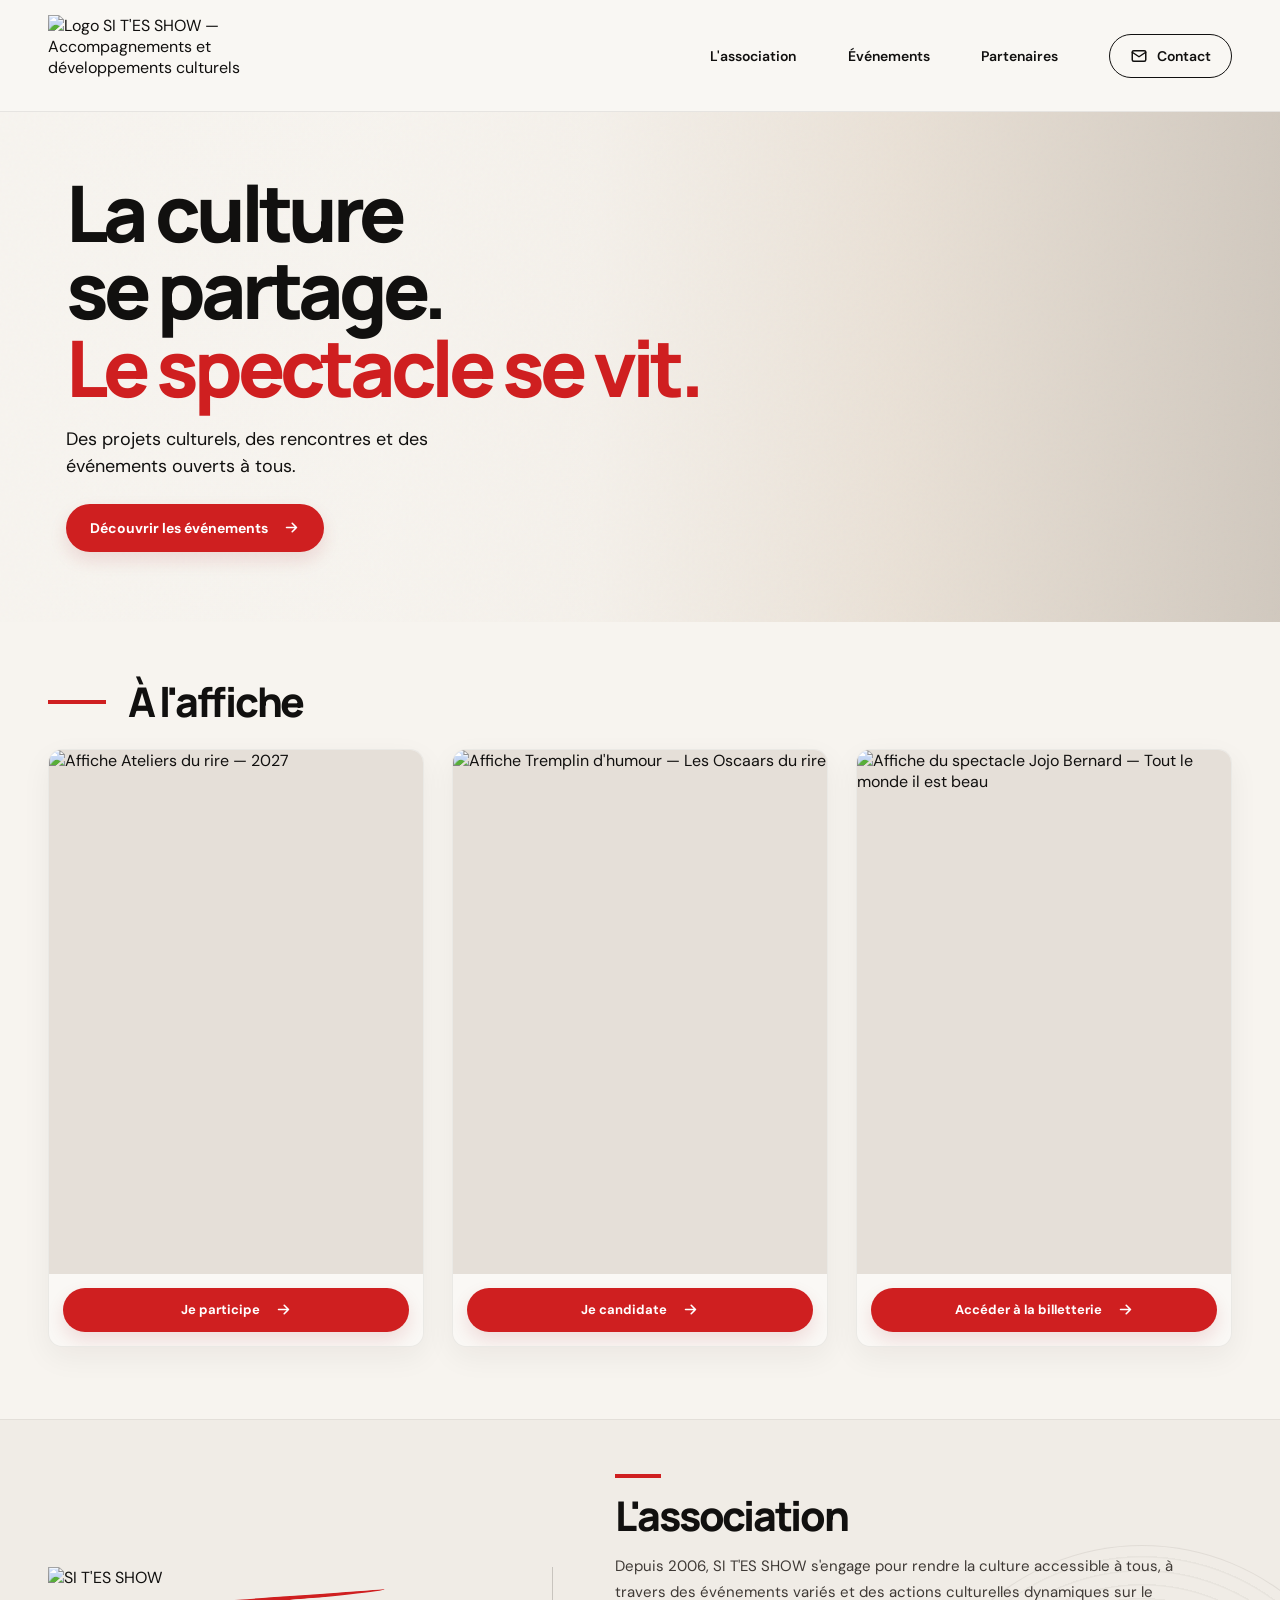
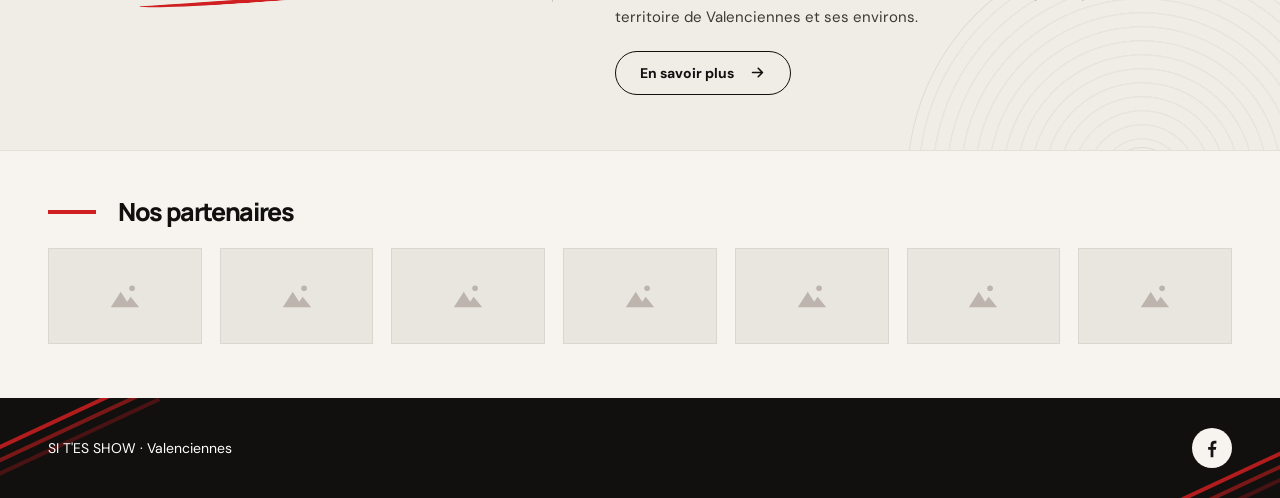
==== index.html @ 07fe9f4b "Add files via upload" ====
<!doctype html>
<html lang="fr">
<head>
  <meta charset="UTF-8" />
  <meta name="viewport" content="width=device-width, initial-scale=1.0" />
  <meta name="theme-color" content="#f7f4ef" />
  <meta name="description" content="SI T'ES SHOW — Accompagnements et développements culturels à Valenciennes." />
  <title>SI T'ES SHOW — Accompagnements & développements culturels</title>
  <link rel="preconnect" href="https://fonts.googleapis.com">
  <link rel="preconnect" href="https://fonts.gstatic.com" crossorigin>
  <link href="https://fonts.googleapis.com/css2?family=DM+Sans:wght@400;500;600;700;800&family=Manrope:wght@400;500;600;700;800&display=swap" rel="stylesheet">
  <link rel="stylesheet" href="styles.css" />
</head>
<body>
  <header class="site-header">
    <a class="brand" href="#top" aria-label="SI T'ES SHOW, accueil">
      <img src="assets/logo-sitesshow.png" alt="Logo SI T'ES SHOW — Accompagnements et développements culturels" />
    </a>

    <button class="menu-toggle" aria-label="Ouvrir le menu" aria-expanded="false" aria-controls="main-nav">
      <span></span><span></span>
    </button>

    <nav class="main-nav" id="main-nav">
      <a href="#association">L'association</a>
      <a href="#evenements">Événements</a>
      <a href="#partenaires">Partenaires</a>
      <a class="nav-contact" href="https://www.facebook.com/share/1EKz69pP5z/?mibextid=wwXIfr" target="_blank" rel="noopener noreferrer"><svg class="icon" viewBox="0 0 24 24" aria-hidden="true"><rect x="3" y="5" width="18" height="14" rx="2"/><path d="m3 7 9 6 9-6"/></svg> Contact</a>
    </nav>
  </header>

  <main id="top">
    <section class="hero" aria-labelledby="hero-title">
      <div class="hero-photo" role="img" aria-label="Microphone sur une scène éclairée"></div>
      <div class="hero-content">
        <h1 id="hero-title">La culture<br>se partage.<br><span>Le spectacle se vit.</span></h1>
        <p class="hero-copy">Des projets culturels, des rencontres et des événements ouverts à tous.</p>
        <a class="button button-primary" href="#evenements">Découvrir les événements <svg class="icon" viewBox="0 0 24 24" aria-hidden="true"><path d="M5 12h14M13 6l6 6-6 6"/></svg></a>
      </div>
      <div class="hero-grain" aria-hidden="true"></div>
    </section>

    <section class="events section-wrap" id="evenements">
      <div class="section-heading">
        <span class="red-rule"></span>
        <div>
          <h2>À l'affiche</h2>
        </div>
      </div>

      <div class="event-grid">
        <article class="event-card">
          <a class="poster-link" href="https://www.facebook.com/share/1EKz69pP5z/?mibextid=wwXIfr" target="_blank" rel="noopener noreferrer" aria-label="En savoir plus sur les Ateliers du rire">
            <img src="assets/atelier-du-rire.jpg" alt="Affiche Ateliers du rire — 2027" />
          </a>
          <div class="event-card-footer">
            <h3 class="sr-only">Ateliers du rire</h3>
            <a class="button button-primary button-full" href="https://www.facebook.com/share/1EKz69pP5z/?mibextid=wwXIfr" target="_blank" rel="noopener noreferrer">Je participe <svg class="icon" viewBox="0 0 24 24" aria-hidden="true"><path d="M5 12h14M13 6l6 6-6 6"/></svg></a>
          </div>
        </article>

        <article class="event-card">
          <a class="poster-link" href="https://www.facebook.com/share/1EKz69pP5z/?mibextid=wwXIfr" target="_blank" rel="noopener noreferrer" aria-label="En savoir plus sur le Tremplin d'humour">
            <img src="assets/tremplin-humour.jpg" alt="Affiche Tremplin d'humour — Les Oscaars du rire" />
          </a>
          <div class="event-card-footer">
            <h3 class="sr-only">Tremplin d'humour</h3>
            <a class="button button-primary button-full" href="https://www.facebook.com/share/1EKz69pP5z/?mibextid=wwXIfr" target="_blank" rel="noopener noreferrer">Je candidate <svg class="icon" viewBox="0 0 24 24" aria-hidden="true"><path d="M5 12h14M13 6l6 6-6 6"/></svg></a>
          </div>
        </article>

        <article class="event-card">
          <a class="poster-link" href="https://www.facebook.com/share/1EKz69pP5z/?mibextid=wwXIfr" target="_blank" rel="noopener noreferrer" aria-label="En savoir plus sur le spectacle de Jojo Bernard">
            <img src="assets/jojo-bernard.jpg" alt="Affiche du spectacle Jojo Bernard — Tout le monde il est beau" />
          </a>
          <div class="event-card-footer">
            <h3 class="sr-only">Jojo Bernard</h3>
            <a class="button button-primary button-full" href="https://www.facebook.com/share/1EKz69pP5z/?mibextid=wwXIfr" target="_blank" rel="noopener noreferrer">Accéder à la billetterie <svg class="icon" viewBox="0 0 24 24" aria-hidden="true"><path d="M5 12h14M13 6l6 6-6 6"/></svg></a>
          </div>
        </article>
      </div>
    </section>

    <section class="about" id="association">
      <div class="about-inner section-wrap">
        <div class="about-brand">
          <img src="assets/logo-sitesshow.png" alt="SI T'ES SHOW" />
          <span class="paint-stroke" aria-hidden="true"></span>
        </div>
        <div class="about-copy">
          <span class="red-rule"></span>
          <h2>L'association</h2>
          <p>Depuis 2006, SI T'ES SHOW s'engage pour rendre la culture accessible à tous, à travers des événements variés et des actions culturelles dynamiques sur le territoire de Valenciennes et ses environs.</p>
          <a class="button button-outline" href="https://www.facebook.com/share/1EKz69pP5z/?mibextid=wwXIfr" target="_blank" rel="noopener noreferrer">En savoir plus <svg class="icon" viewBox="0 0 24 24" aria-hidden="true"><path d="M5 12h14M13 6l6 6-6 6"/></svg></a>
        </div>
        <div class="vinyl-mark" aria-hidden="true"></div>
      </div>
    </section>

    <section class="partners section-wrap" id="partenaires">
      <div class="section-heading section-heading-small">
        <span class="red-rule"></span>
        <div><h2>Nos partenaires</h2></div>
      </div>
      <div class="partner-grid" aria-label="Emplacements réservés aux logos des partenaires">
        <div class="partner-placeholder"><svg viewBox="0 0 24 24" aria-hidden="true"><path d="M2 20 9 9l4.5 7 2.5-3.5L22 20z"/><circle cx="17" cy="6.5" r="2"/></svg></div>
        <div class="partner-placeholder"><svg viewBox="0 0 24 24" aria-hidden="true"><path d="M2 20 9 9l4.5 7 2.5-3.5L22 20z"/><circle cx="17" cy="6.5" r="2"/></svg></div>
        <div class="partner-placeholder"><svg viewBox="0 0 24 24" aria-hidden="true"><path d="M2 20 9 9l4.5 7 2.5-3.5L22 20z"/><circle cx="17" cy="6.5" r="2"/></svg></div>
        <div class="partner-placeholder"><svg viewBox="0 0 24 24" aria-hidden="true"><path d="M2 20 9 9l4.5 7 2.5-3.5L22 20z"/><circle cx="17" cy="6.5" r="2"/></svg></div>
        <div class="partner-placeholder"><svg viewBox="0 0 24 24" aria-hidden="true"><path d="M2 20 9 9l4.5 7 2.5-3.5L22 20z"/><circle cx="17" cy="6.5" r="2"/></svg></div>
        <div class="partner-placeholder"><svg viewBox="0 0 24 24" aria-hidden="true"><path d="M2 20 9 9l4.5 7 2.5-3.5L22 20z"/><circle cx="17" cy="6.5" r="2"/></svg></div>
        <div class="partner-placeholder"><svg viewBox="0 0 24 24" aria-hidden="true"><path d="M2 20 9 9l4.5 7 2.5-3.5L22 20z"/><circle cx="17" cy="6.5" r="2"/></svg></div>
      </div>
    </section>
  </main>

  <footer class="site-footer">
    <div class="footer-inner section-wrap">
      <p>SI T'ES SHOW · Valenciennes</p>
      <a class="facebook-link" href="https://www.facebook.com/share/1EKz69pP5z/?mibextid=wwXIfr" target="_blank" rel="noopener noreferrer" aria-label="Facebook SI T'ES SHOW"><svg viewBox="0 0 24 24" aria-hidden="true"><path d="M13.5 22v-8h2.7l.5-3.2h-3.2V8.7c0-.9.4-1.7 1.8-1.7h1.5V4.2S15.9 4 14.7 4c-2.6 0-4.2 1.5-4.2 4.3v2.5H7.8V14h2.7v8z"/></svg></a>
    </div>
  </footer>

  <script src="script.js"></script>
</body>
</html>
---- styles.css ----
:root {
  --paper: #f7f4ef;
  --paper-deep: #eee9e2;
  --ink: #11100f;
  --muted: #69635e;
  --red: #cf1f20;
  --red-dark: #a91418;
  --line: rgba(25, 20, 17, .12);
  --content: 1240px;
}

* { box-sizing: border-box; }
html { scroll-behavior: smooth; scroll-padding-top: 92px; }
body { margin: 0; color: var(--ink); background: var(--paper); font-family: 'DM Sans', sans-serif; -webkit-font-smoothing: antialiased; }
a { color: inherit; text-decoration: none; }
img { display: block; max-width: 100%; }
.section-wrap { width: min(var(--content), calc(100% - 96px)); margin-inline: auto; }

.site-header { height: 112px; padding: 12px max(48px, calc((100vw - var(--content))/2)); display: flex; align-items: center; justify-content: space-between; gap: 38px; background: rgba(249,247,243,.96); position: sticky; top: 0; z-index: 20; border-bottom: 1px solid rgba(20,16,14,.08); backdrop-filter: blur(12px); }
.brand { width: 235px; flex: 0 0 auto; }
.brand img { width: 100%; height: 82px; object-fit: contain; }
.main-nav { display: flex; align-items: center; gap: clamp(24px, 4vw, 62px); font-size: 14px; font-weight: 600; }
.main-nav > a:not(.nav-contact) { padding: 12px 0; position: relative; }
.main-nav > a:not(.nav-contact)::after { content: ''; position: absolute; left: 0; bottom: 2px; width: 0; height: 3px; background: var(--red); transition: width .25s ease; }
.main-nav > a:not(.nav-contact):hover::after { width: 100%; }
.nav-contact { border: 1px solid var(--ink); border-radius: 999px; padding: 12px 20px; display: flex; align-items: center; gap: 9px; transition: background .2s, color .2s; }
.nav-contact:hover { background: var(--ink); color: white; }
.menu-toggle { display: none; }

.hero { min-height: 510px; position: relative; overflow: hidden; isolation: isolate; background: #e8dfd4; display: flex; align-items: center; }
.hero-photo { position: absolute; inset: 0 0 0 36%; z-index: -2; background: url('assets/hero-stage.jpg') center 46% / cover no-repeat; }
.hero::before { content: ''; position: absolute; inset: 0; z-index: -1; background: linear-gradient(90deg, var(--paper) 0%, rgba(247,244,239,.98) 30%, rgba(247,244,239,.83) 46%, rgba(247,244,239,.08) 70%, rgba(0,0,0,.1) 100%); }
.hero-content { width: min(var(--content), calc(100% - 132px)); margin: 0 auto; padding: 58px 0 66px; position: relative; z-index: 1; }
h1, h2, h3, p { margin-top: 0; }
h1 { max-width: 660px; margin-bottom: 20px; font-family: Manrope, sans-serif; font-size: clamp(48px, 6.1vw, 82px); line-height: .99; letter-spacing: -.065em; font-weight: 800; }
h1 span { color: var(--red); }
.hero-copy { max-width: 440px; margin-bottom: 24px; font-size: 18px; line-height: 1.5; }
.button { min-height: 48px; padding: 0 24px; border-radius: 999px; display: inline-flex; justify-content: center; align-items: center; gap: 15px; font-size: 14px; font-weight: 700; transition: transform .2s ease, background .2s ease, box-shadow .2s ease; }
.button:hover { transform: translateY(-2px); }
.button span { font-size: 19px; line-height: 1; }
.button-primary { color: white; background: var(--red); box-shadow: 0 8px 18px rgba(164, 18, 22, .12); }
.button-primary:hover { background: var(--red-dark); box-shadow: 0 12px 24px rgba(164,18,22,.2); }
.hero-grain { pointer-events: none; position: absolute; inset: 0; opacity: .15; background-image: url("data:image/svg+xml,%3Csvg viewBox='0 0 180 180' xmlns='http://www.w3.org/2000/svg'%3E%3Cfilter id='n'%3E%3CfeTurbulence type='fractalNoise' baseFrequency='.9' numOctaves='3' stitchTiles='stitch'/%3E%3C/filter%3E%3Crect width='100%25' height='100%25' filter='url(%23n)' opacity='.18'/%3E%3C/svg%3E"); }

.events { padding-top: 58px; padding-bottom: 72px; }
.section-heading { display: flex; align-items: center; gap: 22px; margin-bottom: 26px; }
.red-rule { display: block; width: 58px; height: 4px; flex: 0 0 auto; background: var(--red); }
.section-heading h2, .about-copy h2 { margin: 0; font-family: Manrope, sans-serif; font-size: clamp(30px, 3.2vw, 42px); line-height: 1.05; letter-spacing: -.055em; font-weight: 800; }
.event-grid { display: grid; grid-template-columns: repeat(3, minmax(0, 1fr)); gap: 28px; align-items: start; }
.event-card:hover { transform: translateY(-5px); box-shadow: 0 18px 36px rgba(35,24,15,.11); }
.event-card:hover .poster-link img { transform: scale(1.025); }
.button-full { width: 100%; min-height: 44px; font-size: 13px; }

.about { position: relative; overflow: hidden; background: #f0ece6; border-top: 1px solid rgba(30,20,10,.06); border-bottom: 1px solid rgba(30,20,10,.06); }
.about-inner { min-height: 330px; display: grid; grid-template-columns: .9fr 1.1fr; align-items: center; gap: 62px; padding-block: 52px; position: relative; }
.about-brand { position: relative; z-index: 1; padding-right: 48px; border-right: 1px solid rgba(20,15,10,.18); }
.about-brand img { width: min(100%, 390px); }
.paint-stroke { display: block; width: 54%; height: 9px; margin: 5px 0 0 20%; border-bottom: 4px solid var(--red); border-radius: 50%; transform: rotate(-4deg); }
.about-copy { max-width: 560px; position: relative; z-index: 1; }
.about-copy .red-rule { margin-bottom: 16px; width: 46px; }
.about-copy h2 { margin-bottom: 17px; }
.button-outline { border: 1px solid var(--ink); color: var(--ink); background: transparent; min-height: 44px; }
.button-outline:hover { background: var(--ink); color: white; }
.vinyl-mark { position: absolute; right: -145px; bottom: -265px; width: 470px; height: 470px; border: 1px solid rgba(100,90,80,.11); border-radius: 50%; background: repeating-radial-gradient(circle, transparent 0 12px, rgba(100,90,80,.055) 13px 14px); }
.vinyl-mark::after { content: ''; position: absolute; inset: 43%; border: 1px solid rgba(100,90,80,.12); border-radius: 50%; }

.partners { padding-top: 48px; padding-bottom: 54px; }
.section-heading-small { margin-bottom: 23px; }
.section-heading-small h2 { font-size: 25px; }
.section-heading-small .red-rule { width: 48px; }


.event-card { min-width: 0; border-radius: 14px; overflow: hidden; background: rgba(255,255,255,.38); border: 1px solid rgba(40,30,20,.07); box-shadow: 0 10px 30px rgba(35,24,15,.055); transition: transform .28s ease, box-shadow .28s ease; }
.poster-link { display: block; overflow: hidden; background: #e5dfd8; aspect-ratio: 5 / 7; }
.poster-link img { width: 100%; height: 100%; object-fit: cover; transition: transform .5s cubic-bezier(.2,.7,.2,1); }
.event-card-footer { padding: 14px; }
.about-copy > p { max-width: 570px; margin-bottom: 20px; color: #3e3935; font-size: 15px; line-height: 1.7; }
.sr-only { position: absolute; width: 1px; height: 1px; overflow: hidden; clip: rect(0 0 0 0); white-space: nowrap; }
.icon { width: 18px; height: 18px; flex: 0 0 auto; fill: none; stroke: currentColor; stroke-width: 2; stroke-linecap: round; stroke-linejoin: round; }
.button .icon { width: 17px; height: 17px; stroke-width: 2.3; }
.partner-grid { display: grid; grid-template-columns: repeat(7, 1fr); gap: 18px; }
.partner-placeholder { aspect-ratio: 16 / 10; display: grid; place-items: center; border: 1px solid rgba(40,30,20,.07); background: rgba(226,220,213,.6); color: #bdb5ad; }
.partner-placeholder svg { width: 34px; height: 34px; fill: currentColor; }
.site-footer { position: relative; overflow: hidden; background: #11100f; color: white; }
.site-footer::before, .site-footer::after { content: ''; position: absolute; width: 230px; height: 4px; background: var(--red); transform: rotate(-25deg); opacity: .85; box-shadow: 0 12px 0 rgba(207,31,32,.65), 0 24px 0 rgba(207,31,32,.35); }
.site-footer::before { left: -70px; top: 26px; }
.site-footer::after { right: -80px; bottom: 26px; }
.footer-inner { min-height: 100px; display: flex; align-items: center; justify-content: space-between; gap: 24px; position: relative; z-index: 1; }
.footer-inner > p { margin: 0; font-size: 14px; }
.facebook-link { width: 40px; height: 40px; border-radius: 50%; display: grid; place-items: center; background: var(--paper); color: #171514; }
.facebook-link svg { width: 22px; height: 22px; fill: currentColor; }

@media (max-width: 850px) {
  .section-wrap { width: min(100% - 48px, 680px); }
  .site-header { height: 84px; padding: 8px 24px; }
  .brand { width: 190px; }
  .brand img { height: 66px; }
  .menu-toggle { display: flex; width: 44px; height: 44px; border: 1px solid var(--line); border-radius: 50%; background: transparent; align-items: center; justify-content: center; flex-direction: column; gap: 6px; cursor: pointer; }
  .menu-toggle span { display: block; width: 17px; height: 2px; background: var(--ink); transition: transform .2s; }
  .menu-toggle[aria-expanded="true"] span:first-child { transform: translateY(4px) rotate(45deg); }
  .menu-toggle[aria-expanded="true"] span:last-child { transform: translateY(-4px) rotate(-45deg); }
  .main-nav { display: none; position: absolute; left: 0; right: 0; top: 84px; padding: 18px 24px 24px; background: var(--paper); border-bottom: 1px solid var(--line); flex-direction: column; align-items: stretch; gap: 4px; box-shadow: 0 18px 25px rgba(0,0,0,.07); }
  .main-nav.is-open { display: flex; }
  .main-nav > a:not(.nav-contact) { padding: 13px 2px; }
  .nav-contact { justify-content: center; margin-top: 8px; }
  .hero { min-height: 570px; align-items: flex-end; }
  .hero-photo { inset: 0; background-position: 62% center; }
  .hero::before { background: linear-gradient(0deg, rgba(247,244,239,.99) 0%, rgba(247,244,239,.95) 36%, rgba(247,244,239,.35) 73%, rgba(0,0,0,.05) 100%); }
  .hero-content { width: calc(100% - 48px); padding: 210px 0 42px; }
  h1 { font-size: clamp(46px, 9vw, 68px); }
  .hero-copy { font-size: 16px; max-width: 370px; }
  .events { padding-top: 46px; padding-bottom: 54px; }
  .event-grid { grid-template-columns: 1fr; gap: 22px; max-width: 480px; margin: 0 auto; }
  .about-inner { grid-template-columns: 1fr; gap: 28px; padding-block: 44px; }
  .about-brand { border-right: 0; border-bottom: 1px solid rgba(20,15,10,.18); padding: 0 0 24px; }
  .about-brand img { width: min(78%, 340px); }
  .about-copy { padding-bottom: 4px; }
  .vinyl-mark { right: -240px; bottom: -270px; }
}

@media (max-width: 480px) {
  .section-wrap { width: calc(100% - 36px); }
  .site-header { padding-inline: 18px; }
  .brand { width: 164px; }
  .brand img { height: 60px; }
  .hero { min-height: 560px; }
  .hero-photo { background-position: 58% 35%; }
  .hero-content { width: calc(100% - 40px); padding-top: 225px; padding-bottom: 36px; }
  h1 { font-size: clamp(43px, 12vw, 56px); }
  .hero-copy { max-width: 310px; font-size: 15px; }
  .button { min-height: 46px; padding-inline: 19px; font-size: 13px; }
  .section-heading { gap: 14px; }
  .red-rule { width: 38px; }
  .section-heading h2, .about-copy h2 { font-size: 32px; }
}

@media (max-width: 850px) {
  .event-grid { max-width: 380px; }
  .partner-grid { grid-template-columns: repeat(4, 1fr); gap: 10px; }
  .partner-placeholder svg { width: 26px; height: 26px; }
  .footer-inner { padding-block: 22px; }
}
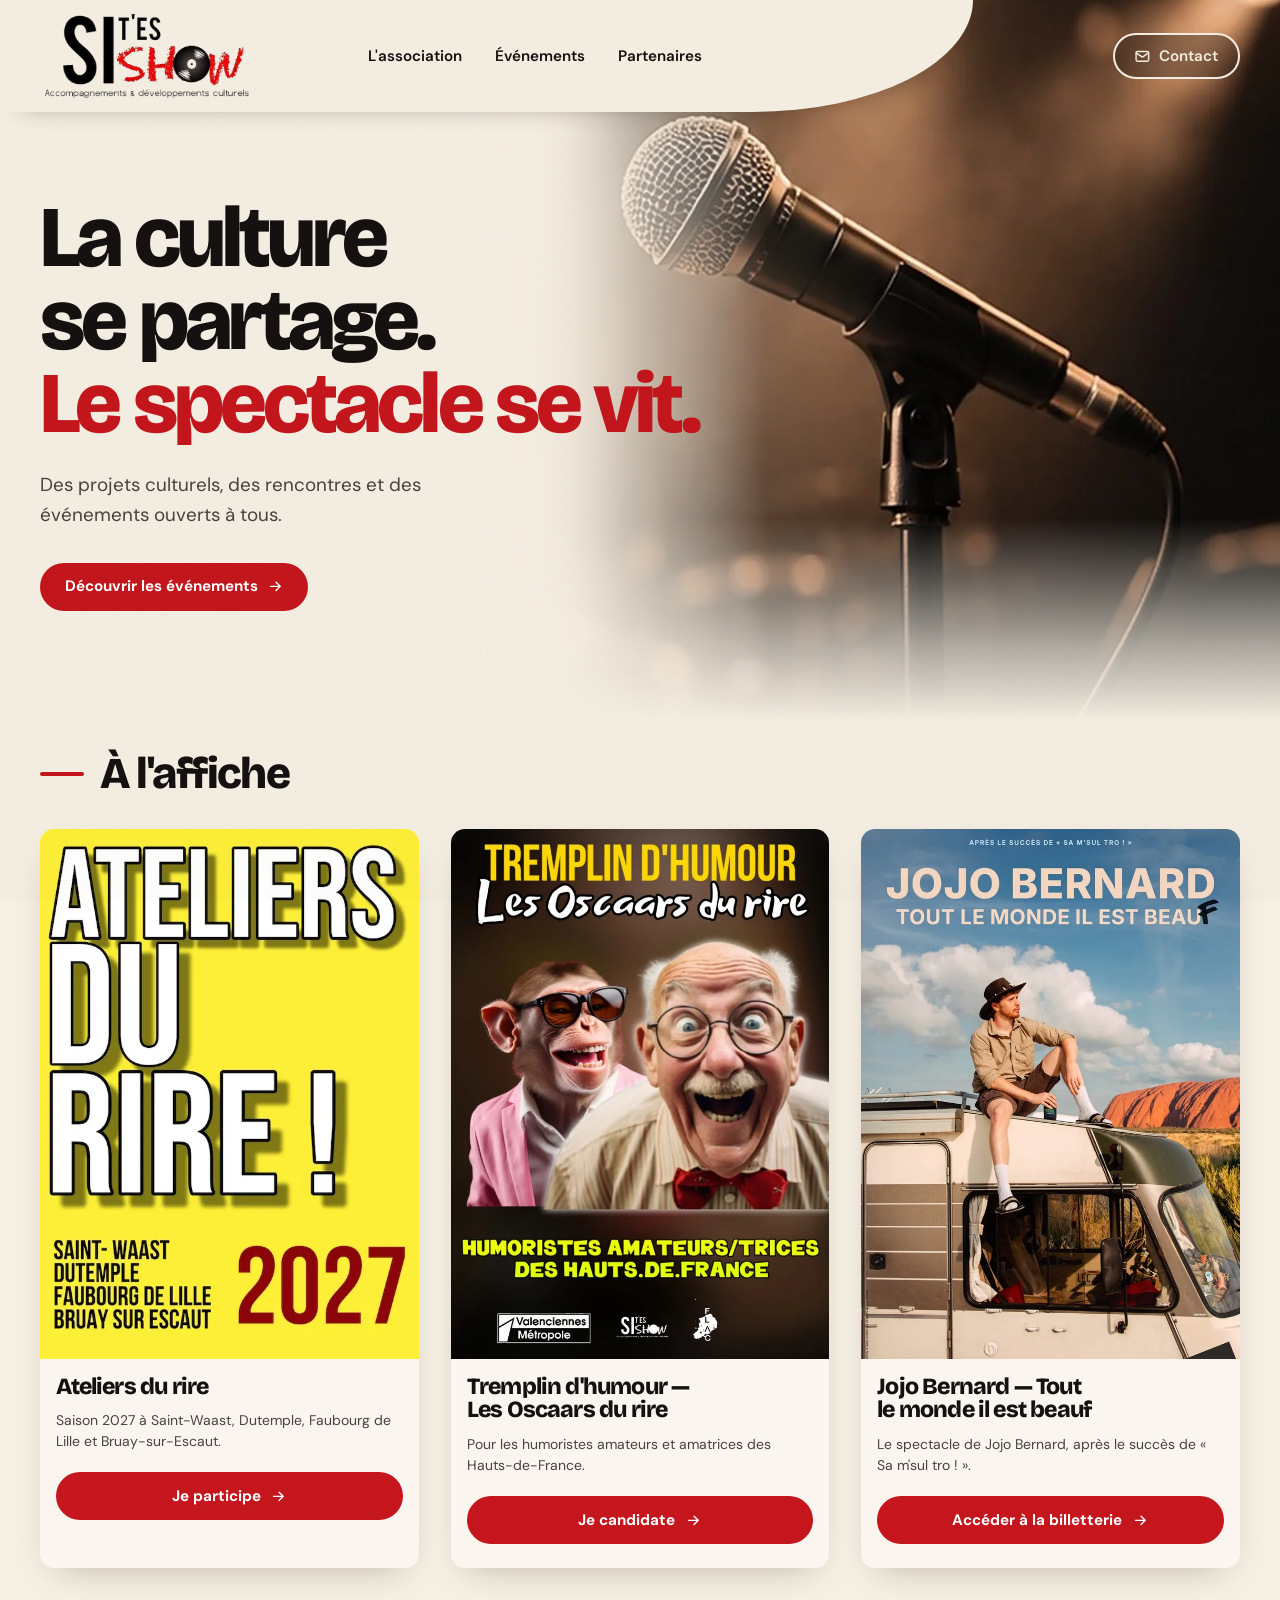
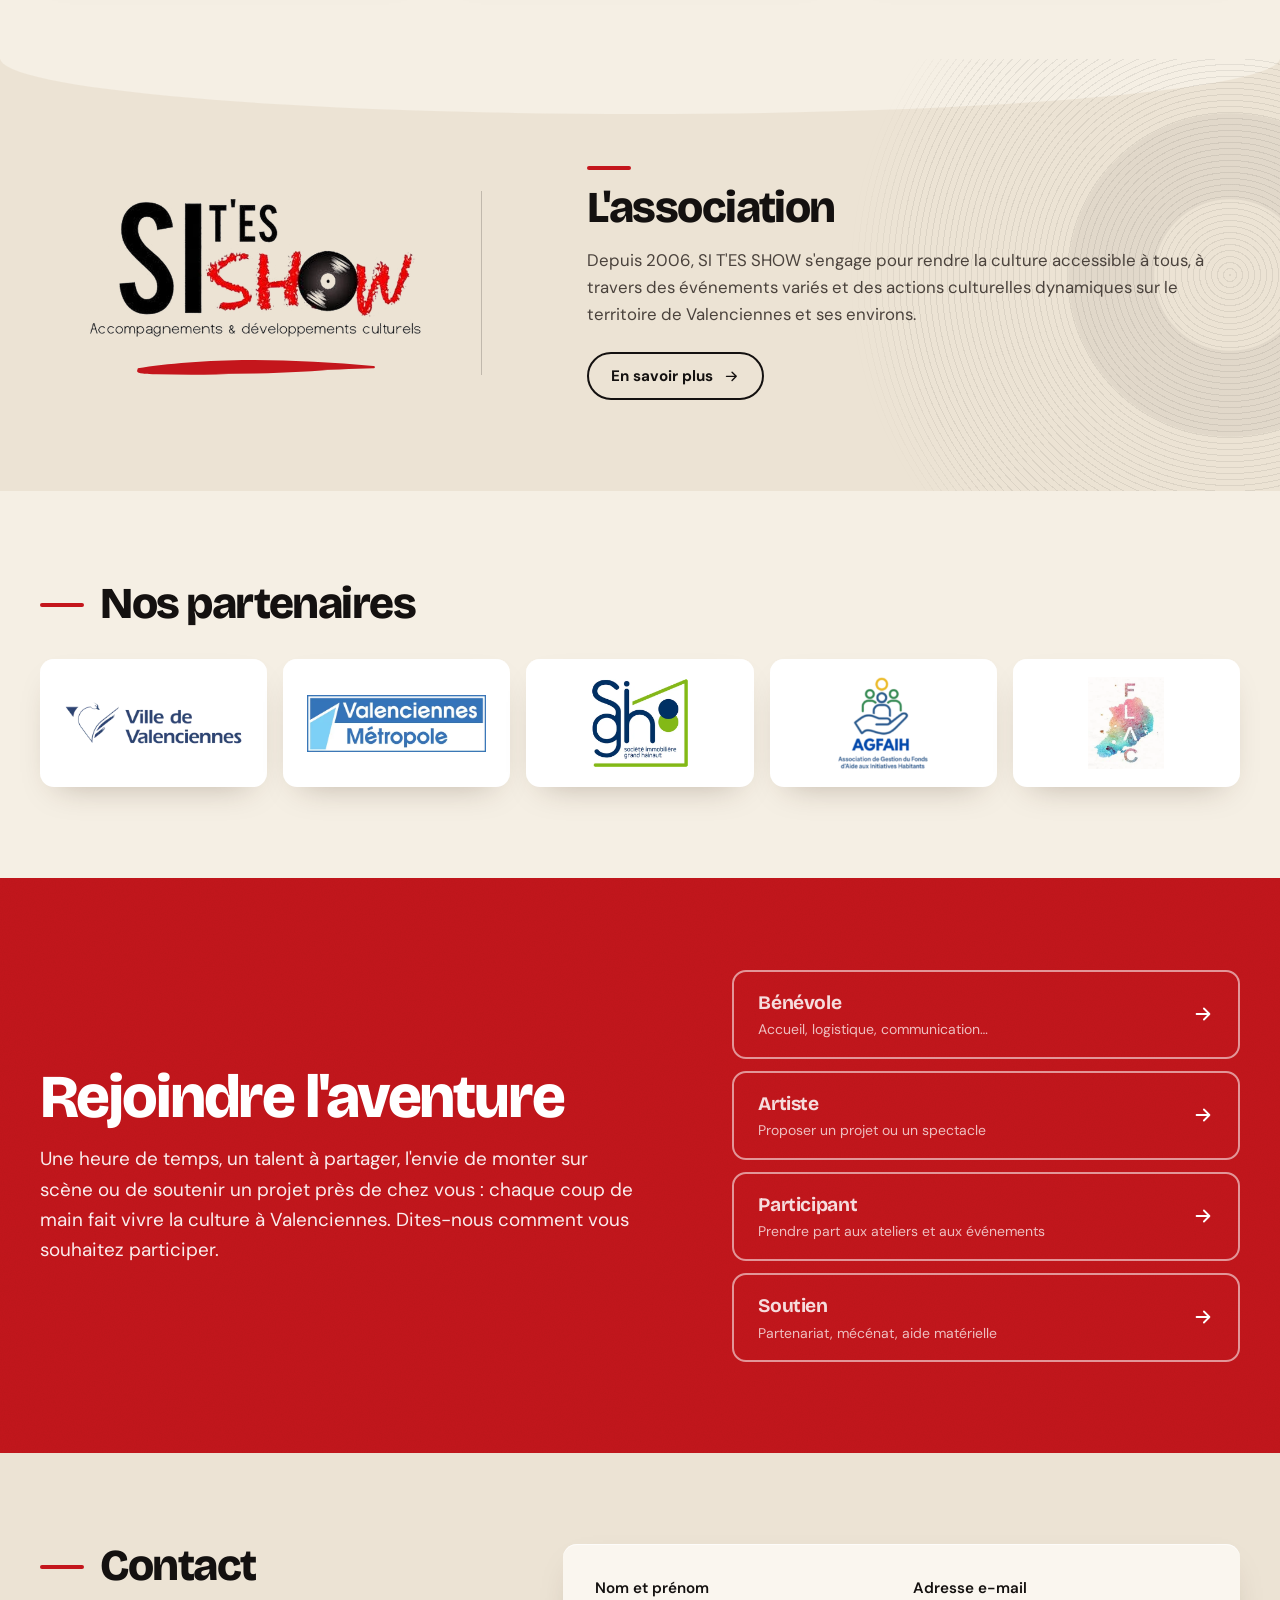
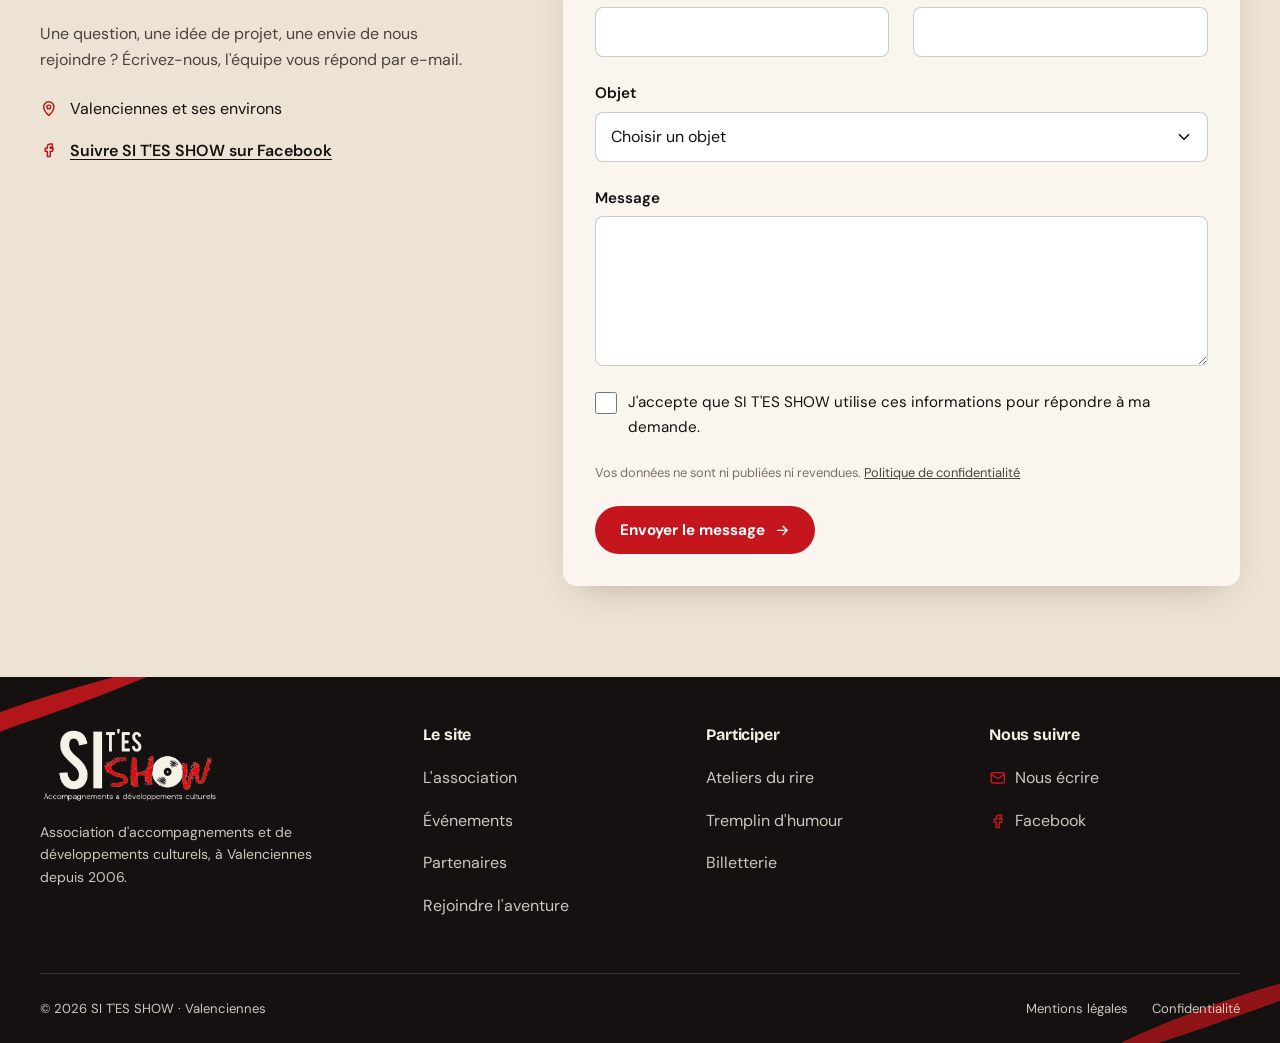
==== commit 154991be: "Refonte du site : nouveau design mobile first, formulaires avec envoi d'e-mails (Resend) - Accueil r" ====
--- a/index.html
+++ b/index.html
@@ -1,126 +1,376 @@
 <!doctype html>
 <html lang="fr">
 <head>
-  <meta charset="UTF-8" />
-  <meta name="viewport" content="width=device-width, initial-scale=1.0" />
-  <meta name="theme-color" content="#f7f4ef" />
-  <meta name="description" content="SI T'ES SHOW — Accompagnements et développements culturels à Valenciennes." />
-  <title>SI T'ES SHOW — Accompagnements & développements culturels</title>
-  <link rel="preconnect" href="https://fonts.googleapis.com">
-  <link rel="preconnect" href="https://fonts.gstatic.com" crossorigin>
-  <link href="https://fonts.googleapis.com/css2?family=DM+Sans:wght@400;500;600;700;800&family=Manrope:wght@400;500;600;700;800&display=swap" rel="stylesheet">
-  <link rel="stylesheet" href="styles.css" />
+  <meta charset="UTF-8">
+  <meta name="viewport" content="width=device-width, initial-scale=1">
+  <title>SI T'ES SHOW — Accompagnements & développements culturels à Valenciennes</title>
+  <meta name="description" content="SI T'ES SHOW, association culturelle de Valenciennes depuis 2006 : Ateliers du rire, Tremplin d'humour Les Oscaars du rire, spectacles et événements ouverts à tous.">
+  <meta name="theme-color" content="#f5efe4">
+  <link rel="canonical" href="https://maquette-si-t-es-show.vercel.app/">
+
+  <meta property="og:type" content="website">
+  <meta property="og:locale" content="fr_FR">
+  <meta property="og:site_name" content="SI T'ES SHOW">
+  <meta property="og:title" content="SI T'ES SHOW — La culture se partage. Le spectacle se vit.">
+  <meta property="og:description" content="Association culturelle de Valenciennes : ateliers, tremplin d'humour, spectacles et événements ouverts à tous.">
+  <meta property="og:url" content="https://maquette-si-t-es-show.vercel.app/">
+  <meta property="og:image" content="https://maquette-si-t-es-show.vercel.app/assets/img/og-image.jpg">
+  <meta property="og:image:width" content="1200">
+  <meta property="og:image:height" content="630">
+  <meta name="twitter:card" content="summary_large_image">
+
+  <link rel="icon" href="favicon.svg" type="image/svg+xml">
+  <link rel="apple-touch-icon" href="apple-touch-icon.png">
+  <link rel="preload" href="assets/fonts/bricolage-grotesque-latin.woff2" as="font" type="font/woff2" crossorigin>
+  <link rel="preload" href="assets/img/hero-scene.webp" as="image" type="image/webp">
+  <link rel="stylesheet" href="styles.css">
+
+  <script type="application/ld+json">
+  {
+    "@context": "https://schema.org",
+    "@type": "Organization",
+    "name": "SI T'ES SHOW",
+    "description": "Association d'accompagnements et de développements culturels à Valenciennes.",
+    "foundingDate": "2006",
+    "url": "https://maquette-si-t-es-show.vercel.app/",
+    "logo": "https://maquette-si-t-es-show.vercel.app/assets/img/logo.webp",
+    "address": { "@type": "PostalAddress", "addressLocality": "Valenciennes", "addressCountry": "FR" },
+    "sameAs": ["https://www.facebook.com/share/1EKz69pP5z/?mibextid=wwXIfr"]
+  }
+  </script>
+  <script>document.documentElement.classList.add('js');</script>
 </head>
 <body>
+  <a class="skip-link" href="#contenu">Aller au contenu</a>
+
+  <!-- Coup de pinceau réutilisable -->
+  <svg width="0" height="0" style="position:absolute" aria-hidden="true" focusable="false">
+    <symbol id="brush" viewBox="0 0 320 24">
+      <path fill="currentColor" d="M3 15c38-6 92-11 150-11 54 0 110 3 164 8 2 0 3 2 1 3-30 1-60 2-96 3-28 1-52 3-82 4-36 2-76 2-112 1-14 0-26-1-26-4 0-2 1-3 1-4Zm22 6c46-2 98-2 150-3 30 0 66 0 96-2-28 3-70 5-110 6-46 1-92 1-136-1Z"/>
+    </symbol>
+  </svg>
+
   <header class="site-header">
-    <a class="brand" href="#top" aria-label="SI T'ES SHOW, accueil">
-      <img src="assets/logo-sitesshow.png" alt="Logo SI T'ES SHOW — Accompagnements et développements culturels" />
-    </a>
-
-    <button class="menu-toggle" aria-label="Ouvrir le menu" aria-expanded="false" aria-controls="main-nav">
-      <span></span><span></span>
-    </button>
-
-    <nav class="main-nav" id="main-nav">
-      <a href="#association">L'association</a>
-      <a href="#evenements">Événements</a>
-      <a href="#partenaires">Partenaires</a>
-      <a class="nav-contact" href="https://www.facebook.com/share/1EKz69pP5z/?mibextid=wwXIfr" target="_blank" rel="noopener noreferrer"><svg class="icon" viewBox="0 0 24 24" aria-hidden="true"><rect x="3" y="5" width="18" height="14" rx="2"/><path d="m3 7 9 6 9-6"/></svg> Contact</a>
-    </nav>
+    <div class="header-surface" aria-hidden="true"></div>
+    <div class="header-inner">
+      <a class="brand" href="#top" aria-label="SI T'ES SHOW, retour en haut de page">
+        <img src="assets/img/logo.webp" width="600" height="265" alt="SI T'ES SHOW — Accompagnements & développements culturels">
+      </a>
+
+      <button class="menu-toggle" type="button" aria-label="Ouvrir le menu" aria-expanded="false" aria-controls="main-nav">
+        <span></span><span></span><span></span>
+      </button>
+
+      <nav class="main-nav" id="main-nav" aria-label="Navigation principale">
+        <div class="nav-links">
+          <a href="#association">L'association</a>
+          <a href="#evenements">Événements</a>
+          <a href="#partenaires">Partenaires</a>
+        </div>
+        <a class="nav-contact" href="#contact">
+          <svg class="icon" viewBox="0 0 24 24" aria-hidden="true"><rect x="3" y="5" width="18" height="14" rx="2"/><path d="m3 7 9 6 9-6"/></svg>
+          Contact
+        </a>
+      </nav>
+    </div>
   </header>
 
-  <main id="top">
-    <section class="hero" aria-labelledby="hero-title">
-      <div class="hero-photo" role="img" aria-label="Microphone sur une scène éclairée"></div>
-      <div class="hero-content">
-        <h1 id="hero-title">La culture<br>se partage.<br><span>Le spectacle se vit.</span></h1>
+  <main id="contenu">
+    <!-- HERO -->
+    <section class="hero" id="top" aria-labelledby="hero-title">
+      <div class="hero-media">
+        <img src="assets/img/hero-scene.webp" width="1200" height="1190" alt="" fetchpriority="high" decoding="async">
+      </div>
+      <div class="hero-content wrap">
+        <h1 id="hero-title">
+          <span class="line">La culture</span>
+          <span class="line">se partage.</span>
+          <span class="line line-red">Le spectacle se vit.</span>
+        </h1>
         <p class="hero-copy">Des projets culturels, des rencontres et des événements ouverts à tous.</p>
-        <a class="button button-primary" href="#evenements">Découvrir les événements <svg class="icon" viewBox="0 0 24 24" aria-hidden="true"><path d="M5 12h14M13 6l6 6-6 6"/></svg></a>
-      </div>
-      <div class="hero-grain" aria-hidden="true"></div>
-    </section>
-
-    <section class="events section-wrap" id="evenements">
-      <div class="section-heading">
-        <span class="red-rule"></span>
+        <a class="button" href="#evenements">
+          Découvrir les événements
+          <svg class="icon" viewBox="0 0 24 24" aria-hidden="true"><path d="M5 12h14M13 6l6 6-6 6"/></svg>
+        </a>
+      </div>
+    </section>
+
+    <!-- À L'AFFICHE -->
+    <section class="section events" id="evenements" aria-labelledby="events-title">
+      <div class="wrap">
+        <div class="section-heading reveal">
+          <span class="red-rule" aria-hidden="true"></span>
+          <h2 id="events-title">À l'affiche</h2>
+        </div>
+
+        <div class="event-grid">
+          <article class="event-card">
+            <a class="poster-link" href="inscription-ateliers.html" tabindex="-1" aria-hidden="true">
+              <img src="assets/img/atelier-du-rire.webp" width="609" height="861" loading="lazy" decoding="async" alt="">
+            </a>
+            <div class="event-body">
+              <h3>Ateliers du rire</h3>
+              <p>Saison 2027 à Saint-Waast, Dutemple, Faubourg de Lille et Bruay-sur-Escaut.</p>
+              <a class="button button-block" href="inscription-ateliers.html">
+                Je participe
+                <svg class="icon" viewBox="0 0 24 24" aria-hidden="true"><path d="M5 12h14M13 6l6 6-6 6"/></svg>
+              </a>
+            </div>
+          </article>
+
+          <article class="event-card">
+            <a class="poster-link" href="candidature-tremplin.html" tabindex="-1" aria-hidden="true">
+              <img src="assets/img/tremplin-humour.webp" width="720" height="1019" loading="lazy" decoding="async" alt="">
+            </a>
+            <div class="event-body">
+              <h3>Tremplin d'humour — Les Oscaars du rire</h3>
+              <p>Pour les humoristes amateurs et amatrices des Hauts-de-France.</p>
+              <a class="button button-block" href="candidature-tremplin.html">
+                Je candidate
+                <svg class="icon" viewBox="0 0 24 24" aria-hidden="true"><path d="M5 12h14M13 6l6 6-6 6"/></svg>
+              </a>
+            </div>
+          </article>
+
+          <article class="event-card">
+            <a class="poster-link" data-config-href="billetterieJojoBernard" href="#evenements" target="_blank" rel="noopener" tabindex="-1" aria-hidden="true">
+              <img src="assets/img/jojo-bernard.webp" width="720" height="1007" loading="lazy" decoding="async" alt="">
+            </a>
+            <div class="event-body">
+              <h3>Jojo Bernard — Tout le monde il est beauf</h3>
+              <p>Le spectacle de Jojo Bernard, après le succès de « Sa m'sul tro ! ».</p>
+              <a class="button button-block" data-config-href="billetterieJojoBernard" href="#evenements" target="_blank" rel="noopener">
+                Accéder à la billetterie
+                <span class="sr-only">(HelloAsso, nouvel onglet)</span>
+                <svg class="icon" viewBox="0 0 24 24" aria-hidden="true"><path d="M5 12h14M13 6l6 6-6 6"/></svg>
+              </a>
+            </div>
+          </article>
+        </div>
+      </div>
+    </section>
+
+    <!-- L'ASSOCIATION -->
+    <section class="section about" id="association" aria-labelledby="about-title">
+      <div class="vinyl" aria-hidden="true"></div>
+      <div class="about-inner wrap">
+        <div class="about-brand">
+          <img src="assets/img/logo.webp" width="600" height="265" loading="lazy" decoding="async" alt="Logo SI T'ES SHOW">
+          <svg class="brush" aria-hidden="true" focusable="false"><use href="#brush"/></svg>
+        </div>
+        <div class="about-copy">
+          <span class="red-rule" aria-hidden="true"></span>
+          <h2 id="about-title" class="reveal">L'association</h2>
+          <p>Depuis 2006, SI T'ES SHOW s'engage pour rendre la culture accessible à tous, à travers des événements variés et des actions culturelles dynamiques sur le territoire de Valenciennes et ses environs.</p>
+
+          <div class="about-more" id="about-more" hidden>
+            <h3>Ce que nous faisons</h3>
+            <ul>
+              <li><strong>Des ateliers dans les quartiers.</strong> Les Ateliers du rire se tiennent à Saint-Waast, Dutemple, Faubourg de Lille et Bruay-sur-Escaut.</li>
+              <li><strong>Une scène pour les talents de la région.</strong> Le Tremplin d'humour Les Oscaars du rire est ouvert aux humoristes amateurs et amatrices des Hauts-de-France.</li>
+              <li><strong>Des spectacles pour tous.</strong> L'association accueille des artistes, comme Jojo Bernard avec « Tout le monde il est beauf ».</li>
+              <li><strong>Un travail avec le territoire.</strong> Ces projets sont menés avec nos partenaires, dont la Ville de Valenciennes et Valenciennes Métropole.</li>
+            </ul>
+          </div>
+
+          <div class="about-actions">
+            <button class="button button-outline" type="button" aria-expanded="false" aria-controls="about-more" data-toggle-about>
+              <span data-label>En savoir plus</span>
+              <svg class="icon" viewBox="0 0 24 24" aria-hidden="true"><path d="M5 12h14M13 6l6 6-6 6"/></svg>
+            </button>
+          </div>
+        </div>
+      </div>
+    </section>
+
+    <!-- NOS ÉVÉNEMENTS EN IMAGES (affichée quand config.js contient des photos) -->
+    <section class="section gallery" id="galerie" aria-labelledby="gallery-title" hidden>
+      <div class="wrap">
+        <div class="section-heading reveal">
+          <span class="red-rule" aria-hidden="true"></span>
+          <h2 id="gallery-title">Nos événements en images</h2>
+        </div>
+        <div class="gallery-grid" data-gallery></div>
+      </div>
+    </section>
+
+    <!-- EN QUELQUES CHIFFRES (affichée à partir de 3 chiffres réels) -->
+    <section class="section stats" id="chiffres" aria-labelledby="stats-title" hidden>
+      <div class="wrap">
+        <div class="section-heading reveal">
+          <span class="red-rule" aria-hidden="true"></span>
+          <h2 id="stats-title">SI T'ES SHOW en quelques chiffres</h2>
+        </div>
+        <ul class="stats-list" data-stats></ul>
+      </div>
+    </section>
+
+    <!-- PARTENAIRES -->
+    <section class="section partners" id="partenaires" aria-labelledby="partners-title">
+      <div class="wrap">
+        <div class="section-heading reveal">
+          <span class="red-rule" aria-hidden="true"></span>
+          <h2 id="partners-title">Nos partenaires</h2>
+        </div>
+        <ul class="partner-grid">
+          <li><img src="assets/img/partenaires/ville-de-valenciennes.webp" width="520" height="126" loading="lazy" decoding="async" alt="Ville de Valenciennes"></li>
+          <li><img src="assets/img/partenaires/valenciennes-metropole.webp" width="520" height="165" loading="lazy" decoding="async" alt="Valenciennes Métropole"></li>
+          <li><img src="assets/img/partenaires/sigh.webp" width="360" height="332" loading="lazy" decoding="async" alt="SIGH — Société immobilière Grand Hainaut"></li>
+          <li><img src="assets/img/partenaires/agfaih.webp" width="551" height="560" loading="lazy" decoding="async" alt="AGFAIH — Association de gestion du fonds d'aide aux initiatives habitants"></li>
+          <li><img src="assets/img/partenaires/flac.webp" width="264" height="320" loading="lazy" decoding="async" alt="FLAC"></li>
+        </ul>
+      </div>
+    </section>
+
+    <!-- ILS PARLENT DE NOUS (affichée quand config.js contient des témoignages) -->
+    <section class="section testimonials" id="temoignages" aria-labelledby="quotes-title" hidden>
+      <div class="wrap">
+        <div class="section-heading reveal">
+          <span class="red-rule" aria-hidden="true"></span>
+          <h2 id="quotes-title">Ils parlent de nous</h2>
+        </div>
+        <ul class="quotes-list" data-quotes></ul>
+      </div>
+    </section>
+
+    <!-- REJOINDRE L'AVENTURE -->
+    <section class="section join" id="rejoindre" aria-labelledby="join-title">
+      <div class="join-inner wrap">
+        <div class="join-copy">
+          <h2 id="join-title" class="reveal">Rejoindre l'aventure</h2>
+          <p>Une heure de temps, un talent à partager, l'envie de monter sur scène ou de soutenir un projet près de chez vous&nbsp;: chaque coup de main fait vivre la culture à Valenciennes. Dites-nous comment vous souhaitez participer.</p>
+        </div>
+        <ul class="join-paths">
+          <li><a href="#contact" data-subject="Devenir bénévole"><span><strong>Bénévole</strong><span>Accueil, logistique, communication…</span></span><svg class="icon" viewBox="0 0 24 24" aria-hidden="true"><path d="M5 12h14M13 6l6 6-6 6"/></svg></a></li>
+          <li><a href="#contact" data-subject="Je suis artiste"><span><strong>Artiste</strong><span>Proposer un projet ou un spectacle</span></span><svg class="icon" viewBox="0 0 24 24" aria-hidden="true"><path d="M5 12h14M13 6l6 6-6 6"/></svg></a></li>
+          <li><a href="#contact" data-subject="Participer à une activité"><span><strong>Participant</strong><span>Prendre part aux ateliers et aux événements</span></span><svg class="icon" viewBox="0 0 24 24" aria-hidden="true"><path d="M5 12h14M13 6l6 6-6 6"/></svg></a></li>
+          <li><a href="#contact" data-subject="Soutenir l'association"><span><strong>Soutien</strong><span>Partenariat, mécénat, aide matérielle</span></span><svg class="icon" viewBox="0 0 24 24" aria-hidden="true"><path d="M5 12h14M13 6l6 6-6 6"/></svg></a></li>
+        </ul>
+      </div>
+    </section>
+
+    <!-- CONTACT -->
+    <section class="section contact" id="contact" aria-labelledby="contact-title">
+      <div class="contact-inner wrap">
+        <div class="contact-aside">
+          <div class="section-heading reveal">
+            <span class="red-rule" aria-hidden="true"></span>
+            <h2 id="contact-title">Contact</h2>
+          </div>
+          <p>Une question, une idée de projet, une envie de nous rejoindre&nbsp;? Écrivez-nous, l'équipe vous répond par e-mail.</p>
+          <ul class="contact-facts">
+            <li>
+              <svg class="icon" viewBox="0 0 24 24" aria-hidden="true"><path d="M12 21s-7-6.2-7-11.5A7 7 0 0 1 19 9.5C19 14.8 12 21 12 21Z"/><circle cx="12" cy="9.5" r="2.5"/></svg>
+              <span>Valenciennes et ses environs</span>
+            </li>
+            <li>
+              <svg class="icon" viewBox="0 0 24 24" aria-hidden="true"><path d="M14 8h3V4h-3a4 4 0 0 0-4 4v2H7v4h3v7h4v-7h3l1-4h-4V8Z"/></svg>
+              <a data-config-href="facebook" href="https://www.facebook.com/share/1EKz69pP5z/?mibextid=wwXIfr" target="_blank" rel="noopener">Suivre SI T'ES SHOW sur Facebook<span class="sr-only"> (nouvel onglet)</span></a>
+            </li>
+          </ul>
+        </div>
+
+        <form class="form" data-form="contact" action="/api/contact" method="post" novalidate>
+          <div class="form-fields">
+            <div class="form-row">
+              <div class="field">
+                <label for="c-nom">Nom et prénom</label>
+                <input id="c-nom" name="nom" type="text" autocomplete="name" required maxlength="100" aria-describedby="c-nom-err">
+                <p class="field-error" id="c-nom-err"></p>
+              </div>
+              <div class="field">
+                <label for="c-email">Adresse e-mail</label>
+                <input id="c-email" name="email" type="email" autocomplete="email" inputmode="email" required maxlength="160" aria-describedby="c-email-err">
+                <p class="field-error" id="c-email-err"></p>
+              </div>
+            </div>
+            <div class="field">
+              <label for="c-objet">Objet</label>
+              <select id="c-objet" name="objet" required aria-describedby="c-objet-err">
+                <option value="">Choisir un objet</option>
+                <option>Question sur un événement</option>
+                <option>Devenir bénévole</option>
+                <option>Je suis artiste</option>
+                <option>Participer à une activité</option>
+                <option>Soutenir l'association</option>
+                <option>Presse et partenariats</option>
+                <option>Autre demande</option>
+              </select>
+              <p class="field-error" id="c-objet-err"></p>
+            </div>
+            <div class="field">
+              <label for="c-message">Message</label>
+              <textarea id="c-message" name="message" required minlength="10" maxlength="3000" aria-describedby="c-message-err"></textarea>
+              <p class="field-error" id="c-message-err"></p>
+            </div>
+            <div class="hp" aria-hidden="true">
+              <label for="c-site">Ne pas remplir ce champ</label>
+              <input id="c-site" name="site_web" type="text" tabindex="-1" autocomplete="off">
+            </div>
+            <div class="field">
+              <label class="choice" for="c-rgpd">
+                <input id="c-rgpd" name="consentement" type="checkbox" required aria-describedby="c-rgpd-err">
+                <span>J'accepte que SI T'ES SHOW utilise ces informations pour répondre à ma demande.</span>
+              </label>
+              <p class="field-error" id="c-rgpd-err"></p>
+            </div>
+            <p class="form-legal">Vos données ne sont ni publiées ni revendues. <a href="mentions-legales.html#confidentialite">Politique de confidentialité</a></p>
+            <button class="button" type="submit">
+              Envoyer le message
+              <svg class="icon" viewBox="0 0 24 24" aria-hidden="true"><path d="M5 12h14M13 6l6 6-6 6"/></svg>
+            </button>
+          </div>
+          <p class="form-status" role="status" aria-live="polite"></p>
+        </form>
+      </div>
+    </section>
+  </main>
+
+  <footer class="site-footer">
+    <svg class="footer-brush footer-brush--a" viewBox="0 0 320 24" aria-hidden="true" focusable="false"><use href="#brush"/></svg>
+    <svg class="footer-brush footer-brush--b" viewBox="0 0 320 24" aria-hidden="true" focusable="false"><use href="#brush"/></svg>
+    <div class="wrap">
+      <div class="footer-grid">
+        <div class="footer-brand">
+          <img src="assets/img/logo-clair.webp" width="600" height="265" loading="lazy" decoding="async" alt="SI T'ES SHOW">
+          <p>Association d'accompagnements et de développements culturels, à Valenciennes depuis 2006.</p>
+        </div>
         <div>
-          <h2>À l'affiche</h2>
-        </div>
-      </div>
-
-      <div class="event-grid">
-        <article class="event-card">
-          <a class="poster-link" href="https://www.facebook.com/share/1EKz69pP5z/?mibextid=wwXIfr" target="_blank" rel="noopener noreferrer" aria-label="En savoir plus sur les Ateliers du rire">
-            <img src="assets/atelier-du-rire.jpg" alt="Affiche Ateliers du rire — 2027" />
-          </a>
-          <div class="event-card-footer">
-            <h3 class="sr-only">Ateliers du rire</h3>
-            <a class="button button-primary button-full" href="https://www.facebook.com/share/1EKz69pP5z/?mibextid=wwXIfr" target="_blank" rel="noopener noreferrer">Je participe <svg class="icon" viewBox="0 0 24 24" aria-hidden="true"><path d="M5 12h14M13 6l6 6-6 6"/></svg></a>
-          </div>
-        </article>
-
-        <article class="event-card">
-          <a class="poster-link" href="https://www.facebook.com/share/1EKz69pP5z/?mibextid=wwXIfr" target="_blank" rel="noopener noreferrer" aria-label="En savoir plus sur le Tremplin d'humour">
-            <img src="assets/tremplin-humour.jpg" alt="Affiche Tremplin d'humour — Les Oscaars du rire" />
-          </a>
-          <div class="event-card-footer">
-            <h3 class="sr-only">Tremplin d'humour</h3>
-            <a class="button button-primary button-full" href="https://www.facebook.com/share/1EKz69pP5z/?mibextid=wwXIfr" target="_blank" rel="noopener noreferrer">Je candidate <svg class="icon" viewBox="0 0 24 24" aria-hidden="true"><path d="M5 12h14M13 6l6 6-6 6"/></svg></a>
-          </div>
-        </article>
-
-        <article class="event-card">
-          <a class="poster-link" href="https://www.facebook.com/share/1EKz69pP5z/?mibextid=wwXIfr" target="_blank" rel="noopener noreferrer" aria-label="En savoir plus sur le spectacle de Jojo Bernard">
-            <img src="assets/jojo-bernard.jpg" alt="Affiche du spectacle Jojo Bernard — Tout le monde il est beau" />
-          </a>
-          <div class="event-card-footer">
-            <h3 class="sr-only">Jojo Bernard</h3>
-            <a class="button button-primary button-full" href="https://www.facebook.com/share/1EKz69pP5z/?mibextid=wwXIfr" target="_blank" rel="noopener noreferrer">Accéder à la billetterie <svg class="icon" viewBox="0 0 24 24" aria-hidden="true"><path d="M5 12h14M13 6l6 6-6 6"/></svg></a>
-          </div>
-        </article>
-      </div>
-    </section>
-
-    <section class="about" id="association">
-      <div class="about-inner section-wrap">
-        <div class="about-brand">
-          <img src="assets/logo-sitesshow.png" alt="SI T'ES SHOW" />
-          <span class="paint-stroke" aria-hidden="true"></span>
-        </div>
-        <div class="about-copy">
-          <span class="red-rule"></span>
-          <h2>L'association</h2>
-          <p>Depuis 2006, SI T'ES SHOW s'engage pour rendre la culture accessible à tous, à travers des événements variés et des actions culturelles dynamiques sur le territoire de Valenciennes et ses environs.</p>
-          <a class="button button-outline" href="https://www.facebook.com/share/1EKz69pP5z/?mibextid=wwXIfr" target="_blank" rel="noopener noreferrer">En savoir plus <svg class="icon" viewBox="0 0 24 24" aria-hidden="true"><path d="M5 12h14M13 6l6 6-6 6"/></svg></a>
-        </div>
-        <div class="vinyl-mark" aria-hidden="true"></div>
-      </div>
-    </section>
-
-    <section class="partners section-wrap" id="partenaires">
-      <div class="section-heading section-heading-small">
-        <span class="red-rule"></span>
-        <div><h2>Nos partenaires</h2></div>
-      </div>
-      <div class="partner-grid" aria-label="Emplacements réservés aux logos des partenaires">
-        <div class="partner-placeholder"><svg viewBox="0 0 24 24" aria-hidden="true"><path d="M2 20 9 9l4.5 7 2.5-3.5L22 20z"/><circle cx="17" cy="6.5" r="2"/></svg></div>
-        <div class="partner-placeholder"><svg viewBox="0 0 24 24" aria-hidden="true"><path d="M2 20 9 9l4.5 7 2.5-3.5L22 20z"/><circle cx="17" cy="6.5" r="2"/></svg></div>
-        <div class="partner-placeholder"><svg viewBox="0 0 24 24" aria-hidden="true"><path d="M2 20 9 9l4.5 7 2.5-3.5L22 20z"/><circle cx="17" cy="6.5" r="2"/></svg></div>
-        <div class="partner-placeholder"><svg viewBox="0 0 24 24" aria-hidden="true"><path d="M2 20 9 9l4.5 7 2.5-3.5L22 20z"/><circle cx="17" cy="6.5" r="2"/></svg></div>
-        <div class="partner-placeholder"><svg viewBox="0 0 24 24" aria-hidden="true"><path d="M2 20 9 9l4.5 7 2.5-3.5L22 20z"/><circle cx="17" cy="6.5" r="2"/></svg></div>
-        <div class="partner-placeholder"><svg viewBox="0 0 24 24" aria-hidden="true"><path d="M2 20 9 9l4.5 7 2.5-3.5L22 20z"/><circle cx="17" cy="6.5" r="2"/></svg></div>
-        <div class="partner-placeholder"><svg viewBox="0 0 24 24" aria-hidden="true"><path d="M2 20 9 9l4.5 7 2.5-3.5L22 20z"/><circle cx="17" cy="6.5" r="2"/></svg></div>
-      </div>
-    </section>
-  </main>
-
-  <footer class="site-footer">
-    <div class="footer-inner section-wrap">
-      <p>SI T'ES SHOW · Valenciennes</p>
-      <a class="facebook-link" href="https://www.facebook.com/share/1EKz69pP5z/?mibextid=wwXIfr" target="_blank" rel="noopener noreferrer" aria-label="Facebook SI T'ES SHOW"><svg viewBox="0 0 24 24" aria-hidden="true"><path d="M13.5 22v-8h2.7l.5-3.2h-3.2V8.7c0-.9.4-1.7 1.8-1.7h1.5V4.2S15.9 4 14.7 4c-2.6 0-4.2 1.5-4.2 4.3v2.5H7.8V14h2.7v8z"/></svg></a>
+          <p class="footer-title">Le site</p>
+          <ul class="footer-links">
+            <li><a href="#association">L'association</a></li>
+            <li><a href="#evenements">Événements</a></li>
+            <li><a href="#partenaires">Partenaires</a></li>
+            <li><a href="#rejoindre">Rejoindre l'aventure</a></li>
+          </ul>
+        </div>
+        <div>
+          <p class="footer-title">Participer</p>
+          <ul class="footer-links">
+            <li><a href="inscription-ateliers.html">Ateliers du rire</a></li>
+            <li><a href="candidature-tremplin.html">Tremplin d'humour</a></li>
+            <li><a data-config-href="billetterieJojoBernard" href="#evenements" target="_blank" rel="noopener">Billetterie<span class="sr-only"> (nouvel onglet)</span></a></li>
+          </ul>
+        </div>
+        <div>
+          <p class="footer-title">Nous suivre</p>
+          <ul class="footer-links">
+            <li><a href="#contact"><svg class="icon" viewBox="0 0 24 24" aria-hidden="true"><rect x="3" y="5" width="18" height="14" rx="2"/><path d="m3 7 9 6 9-6"/></svg>Nous écrire</a></li>
+            <li><a data-config-href="facebook" href="https://www.facebook.com/share/1EKz69pP5z/?mibextid=wwXIfr" target="_blank" rel="noopener"><svg class="icon" viewBox="0 0 24 24" aria-hidden="true"><path d="M14 8h3V4h-3a4 4 0 0 0-4 4v2H7v4h3v7h4v-7h3l1-4h-4V8Z"/></svg>Facebook<span class="sr-only"> (nouvel onglet)</span></a></li>
+          </ul>
+        </div>
+      </div>
+      <div class="footer-bottom">
+        <p>© <span data-year>2026</span> SI T'ES SHOW · Valenciennes</p>
+        <nav aria-label="Informations légales">
+          <a href="mentions-legales.html">Mentions légales</a>
+          <a href="mentions-legales.html#confidentialite">Confidentialité</a>
+        </nav>
+      </div>
     </div>
   </footer>
 
-  <script src="script.js"></script>
+  <script src="config.js"></script>
+  <script src="script.js" defer></script>
 </body>
 </html>
--- a/styles.css
+++ b/styles.css
@@ -1,142 +1,1079 @@
+/* =========================================================
+   SI T'ES SHOW — feuille de styles
+   Mobile first : les styles de base visent le smartphone,
+   les @media (min-width) enrichissent tablette puis desktop.
+   ========================================================= */
+
+/* ---------- Polices (auto-hébergées, aucun appel à Google) ---------- */
+@font-face {
+  font-family: 'Bricolage Grotesque';
+  src: url('assets/fonts/bricolage-grotesque-latin.woff2') format('woff2');
+  font-weight: 500 800;
+  font-display: swap;
+}
+@font-face {
+  font-family: 'DM Sans';
+  src: url('assets/fonts/dm-sans-latin.woff2') format('woff2');
+  font-weight: 400 700;
+  font-display: swap;
+}
+
+/* ---------- Design tokens ---------- */
 :root {
-  --paper: #f7f4ef;
-  --paper-deep: #eee9e2;
-  --ink: #11100f;
-  --muted: #69635e;
-  --red: #cf1f20;
-  --red-dark: #a91418;
-  --line: rgba(25, 20, 17, .12);
-  --content: 1240px;
-}
-
-* { box-sizing: border-box; }
-html { scroll-behavior: smooth; scroll-padding-top: 92px; }
-body { margin: 0; color: var(--ink); background: var(--paper); font-family: 'DM Sans', sans-serif; -webkit-font-smoothing: antialiased; }
-a { color: inherit; text-decoration: none; }
-img { display: block; max-width: 100%; }
-.section-wrap { width: min(var(--content), calc(100% - 96px)); margin-inline: auto; }
-
-.site-header { height: 112px; padding: 12px max(48px, calc((100vw - var(--content))/2)); display: flex; align-items: center; justify-content: space-between; gap: 38px; background: rgba(249,247,243,.96); position: sticky; top: 0; z-index: 20; border-bottom: 1px solid rgba(20,16,14,.08); backdrop-filter: blur(12px); }
-.brand { width: 235px; flex: 0 0 auto; }
-.brand img { width: 100%; height: 82px; object-fit: contain; }
-.main-nav { display: flex; align-items: center; gap: clamp(24px, 4vw, 62px); font-size: 14px; font-weight: 600; }
-.main-nav > a:not(.nav-contact) { padding: 12px 0; position: relative; }
-.main-nav > a:not(.nav-contact)::after { content: ''; position: absolute; left: 0; bottom: 2px; width: 0; height: 3px; background: var(--red); transition: width .25s ease; }
-.main-nav > a:not(.nav-contact):hover::after { width: 100%; }
-.nav-contact { border: 1px solid var(--ink); border-radius: 999px; padding: 12px 20px; display: flex; align-items: center; gap: 9px; transition: background .2s, color .2s; }
-.nav-contact:hover { background: var(--ink); color: white; }
-.menu-toggle { display: none; }
-
-.hero { min-height: 510px; position: relative; overflow: hidden; isolation: isolate; background: #e8dfd4; display: flex; align-items: center; }
-.hero-photo { position: absolute; inset: 0 0 0 36%; z-index: -2; background: url('assets/hero-stage.jpg') center 46% / cover no-repeat; }
-.hero::before { content: ''; position: absolute; inset: 0; z-index: -1; background: linear-gradient(90deg, var(--paper) 0%, rgba(247,244,239,.98) 30%, rgba(247,244,239,.83) 46%, rgba(247,244,239,.08) 70%, rgba(0,0,0,.1) 100%); }
-.hero-content { width: min(var(--content), calc(100% - 132px)); margin: 0 auto; padding: 58px 0 66px; position: relative; z-index: 1; }
-h1, h2, h3, p { margin-top: 0; }
-h1 { max-width: 660px; margin-bottom: 20px; font-family: Manrope, sans-serif; font-size: clamp(48px, 6.1vw, 82px); line-height: .99; letter-spacing: -.065em; font-weight: 800; }
-h1 span { color: var(--red); }
-.hero-copy { max-width: 440px; margin-bottom: 24px; font-size: 18px; line-height: 1.5; }
-.button { min-height: 48px; padding: 0 24px; border-radius: 999px; display: inline-flex; justify-content: center; align-items: center; gap: 15px; font-size: 14px; font-weight: 700; transition: transform .2s ease, background .2s ease, box-shadow .2s ease; }
-.button:hover { transform: translateY(-2px); }
-.button span { font-size: 19px; line-height: 1; }
-.button-primary { color: white; background: var(--red); box-shadow: 0 8px 18px rgba(164, 18, 22, .12); }
-.button-primary:hover { background: var(--red-dark); box-shadow: 0 12px 24px rgba(164,18,22,.2); }
-.hero-grain { pointer-events: none; position: absolute; inset: 0; opacity: .15; background-image: url("data:image/svg+xml,%3Csvg viewBox='0 0 180 180' xmlns='http://www.w3.org/2000/svg'%3E%3Cfilter id='n'%3E%3CfeTurbulence type='fractalNoise' baseFrequency='.9' numOctaves='3' stitchTiles='stitch'/%3E%3C/filter%3E%3Crect width='100%25' height='100%25' filter='url(%23n)' opacity='.18'/%3E%3C/svg%3E"); }
-
-.events { padding-top: 58px; padding-bottom: 72px; }
-.section-heading { display: flex; align-items: center; gap: 22px; margin-bottom: 26px; }
-.red-rule { display: block; width: 58px; height: 4px; flex: 0 0 auto; background: var(--red); }
-.section-heading h2, .about-copy h2 { margin: 0; font-family: Manrope, sans-serif; font-size: clamp(30px, 3.2vw, 42px); line-height: 1.05; letter-spacing: -.055em; font-weight: 800; }
-.event-grid { display: grid; grid-template-columns: repeat(3, minmax(0, 1fr)); gap: 28px; align-items: start; }
-.event-card:hover { transform: translateY(-5px); box-shadow: 0 18px 36px rgba(35,24,15,.11); }
-.event-card:hover .poster-link img { transform: scale(1.025); }
-.button-full { width: 100%; min-height: 44px; font-size: 13px; }
-
-.about { position: relative; overflow: hidden; background: #f0ece6; border-top: 1px solid rgba(30,20,10,.06); border-bottom: 1px solid rgba(30,20,10,.06); }
-.about-inner { min-height: 330px; display: grid; grid-template-columns: .9fr 1.1fr; align-items: center; gap: 62px; padding-block: 52px; position: relative; }
-.about-brand { position: relative; z-index: 1; padding-right: 48px; border-right: 1px solid rgba(20,15,10,.18); }
-.about-brand img { width: min(100%, 390px); }
-.paint-stroke { display: block; width: 54%; height: 9px; margin: 5px 0 0 20%; border-bottom: 4px solid var(--red); border-radius: 50%; transform: rotate(-4deg); }
-.about-copy { max-width: 560px; position: relative; z-index: 1; }
-.about-copy .red-rule { margin-bottom: 16px; width: 46px; }
-.about-copy h2 { margin-bottom: 17px; }
-.button-outline { border: 1px solid var(--ink); color: var(--ink); background: transparent; min-height: 44px; }
-.button-outline:hover { background: var(--ink); color: white; }
-.vinyl-mark { position: absolute; right: -145px; bottom: -265px; width: 470px; height: 470px; border: 1px solid rgba(100,90,80,.11); border-radius: 50%; background: repeating-radial-gradient(circle, transparent 0 12px, rgba(100,90,80,.055) 13px 14px); }
-.vinyl-mark::after { content: ''; position: absolute; inset: 43%; border: 1px solid rgba(100,90,80,.12); border-radius: 50%; }
-
-.partners { padding-top: 48px; padding-bottom: 54px; }
-.section-heading-small { margin-bottom: 23px; }
-.section-heading-small h2 { font-size: 25px; }
-.section-heading-small .red-rule { width: 48px; }
-
-
-.event-card { min-width: 0; border-radius: 14px; overflow: hidden; background: rgba(255,255,255,.38); border: 1px solid rgba(40,30,20,.07); box-shadow: 0 10px 30px rgba(35,24,15,.055); transition: transform .28s ease, box-shadow .28s ease; }
-.poster-link { display: block; overflow: hidden; background: #e5dfd8; aspect-ratio: 5 / 7; }
-.poster-link img { width: 100%; height: 100%; object-fit: cover; transition: transform .5s cubic-bezier(.2,.7,.2,1); }
-.event-card-footer { padding: 14px; }
-.about-copy > p { max-width: 570px; margin-bottom: 20px; color: #3e3935; font-size: 15px; line-height: 1.7; }
-.sr-only { position: absolute; width: 1px; height: 1px; overflow: hidden; clip: rect(0 0 0 0); white-space: nowrap; }
-.icon { width: 18px; height: 18px; flex: 0 0 auto; fill: none; stroke: currentColor; stroke-width: 2; stroke-linecap: round; stroke-linejoin: round; }
-.button .icon { width: 17px; height: 17px; stroke-width: 2.3; }
-.partner-grid { display: grid; grid-template-columns: repeat(7, 1fr); gap: 18px; }
-.partner-placeholder { aspect-ratio: 16 / 10; display: grid; place-items: center; border: 1px solid rgba(40,30,20,.07); background: rgba(226,220,213,.6); color: #bdb5ad; }
-.partner-placeholder svg { width: 34px; height: 34px; fill: currentColor; }
-.site-footer { position: relative; overflow: hidden; background: #11100f; color: white; }
-.site-footer::before, .site-footer::after { content: ''; position: absolute; width: 230px; height: 4px; background: var(--red); transform: rotate(-25deg); opacity: .85; box-shadow: 0 12px 0 rgba(207,31,32,.65), 0 24px 0 rgba(207,31,32,.35); }
-.site-footer::before { left: -70px; top: 26px; }
-.site-footer::after { right: -80px; bottom: 26px; }
-.footer-inner { min-height: 100px; display: flex; align-items: center; justify-content: space-between; gap: 24px; position: relative; z-index: 1; }
-.footer-inner > p { margin: 0; font-size: 14px; }
-.facebook-link { width: 40px; height: 40px; border-radius: 50%; display: grid; place-items: center; background: var(--paper); color: #171514; }
-.facebook-link svg { width: 22px; height: 22px; fill: currentColor; }
-
-@media (max-width: 850px) {
-  .section-wrap { width: min(100% - 48px, 680px); }
-  .site-header { height: 84px; padding: 8px 24px; }
-  .brand { width: 190px; }
-  .brand img { height: 66px; }
-  .menu-toggle { display: flex; width: 44px; height: 44px; border: 1px solid var(--line); border-radius: 50%; background: transparent; align-items: center; justify-content: center; flex-direction: column; gap: 6px; cursor: pointer; }
-  .menu-toggle span { display: block; width: 17px; height: 2px; background: var(--ink); transition: transform .2s; }
-  .menu-toggle[aria-expanded="true"] span:first-child { transform: translateY(4px) rotate(45deg); }
-  .menu-toggle[aria-expanded="true"] span:last-child { transform: translateY(-4px) rotate(-45deg); }
-  .main-nav { display: none; position: absolute; left: 0; right: 0; top: 84px; padding: 18px 24px 24px; background: var(--paper); border-bottom: 1px solid var(--line); flex-direction: column; align-items: stretch; gap: 4px; box-shadow: 0 18px 25px rgba(0,0,0,.07); }
-  .main-nav.is-open { display: flex; }
-  .main-nav > a:not(.nav-contact) { padding: 13px 2px; }
-  .nav-contact { justify-content: center; margin-top: 8px; }
-  .hero { min-height: 570px; align-items: flex-end; }
-  .hero-photo { inset: 0; background-position: 62% center; }
-  .hero::before { background: linear-gradient(0deg, rgba(247,244,239,.99) 0%, rgba(247,244,239,.95) 36%, rgba(247,244,239,.35) 73%, rgba(0,0,0,.05) 100%); }
-  .hero-content { width: calc(100% - 48px); padding: 210px 0 42px; }
-  h1 { font-size: clamp(46px, 9vw, 68px); }
-  .hero-copy { font-size: 16px; max-width: 370px; }
-  .events { padding-top: 46px; padding-bottom: 54px; }
-  .event-grid { grid-template-columns: 1fr; gap: 22px; max-width: 480px; margin: 0 auto; }
-  .about-inner { grid-template-columns: 1fr; gap: 28px; padding-block: 44px; }
-  .about-brand { border-right: 0; border-bottom: 1px solid rgba(20,15,10,.18); padding: 0 0 24px; }
-  .about-brand img { width: min(78%, 340px); }
-  .about-copy { padding-bottom: 4px; }
-  .vinyl-mark { right: -240px; bottom: -270px; }
-}
-
-@media (max-width: 480px) {
-  .section-wrap { width: calc(100% - 36px); }
-  .site-header { padding-inline: 18px; }
-  .brand { width: 164px; }
-  .brand img { height: 60px; }
-  .hero { min-height: 560px; }
-  .hero-photo { background-position: 58% 35%; }
-  .hero-content { width: calc(100% - 40px); padding-top: 225px; padding-bottom: 36px; }
-  h1 { font-size: clamp(43px, 12vw, 56px); }
-  .hero-copy { max-width: 310px; font-size: 15px; }
-  .button { min-height: 46px; padding-inline: 19px; font-size: 13px; }
-  .section-heading { gap: 14px; }
-  .red-rule { width: 38px; }
-  .section-heading h2, .about-copy h2 { font-size: 32px; }
-}
-
-@media (max-width: 850px) {
-  .event-grid { max-width: 380px; }
-  .partner-grid { grid-template-columns: repeat(4, 1fr); gap: 10px; }
-  .partner-placeholder svg { width: 26px; height: 26px; }
-  .footer-inner { padding-block: 22px; }
-}
+  /* Couleurs */
+  --paper: #f5efe4;          /* ivoire, fond principal */
+  --paper-soft: #faf6ef;     /* crème clair, cartes et champs */
+  --paper-deep: #ece3d4;     /* crème chaud, sections alternées */
+  --ink: #141110;            /* noir des textes */
+  --ink-soft: #4a423c;       /* texte secondaire */
+  --ink-muted: #7a7068;      /* indications */
+  --red: #c4161c;            /* rouge d'accent */
+  --red-deep: #9c0f14;       /* rouge survol */
+  --line: rgba(20, 17, 16, .14);
+  --focus: #c4161c;
+
+  /* Typographie */
+  --font-display: 'Bricolage Grotesque', 'Arial Narrow', system-ui, sans-serif;
+  --font-body: 'DM Sans', system-ui, -apple-system, 'Segoe UI', sans-serif;
+  --fs-hero: clamp(2.75rem, 1.6rem + 5.6vw, 5.4rem);
+  --fs-h2: clamp(1.9rem, 1.4rem + 2vw, 2.75rem);
+  --fs-h3: clamp(1.2rem, 1.05rem + .6vw, 1.45rem);
+  --fs-lead: clamp(1.02rem, .96rem + .3vw, 1.18rem);
+  --fs-body: 1rem;
+  --fs-small: .875rem;
+
+  /* Espacements */
+  --space-1: .5rem;
+  --space-2: .75rem;
+  --space-3: 1rem;
+  --space-4: 1.5rem;
+  --space-5: 2rem;
+  --space-6: 3rem;
+  --space-7: 4.5rem;
+  --section-y: clamp(3.5rem, 2.5rem + 4vw, 6rem);
+  --gutter: clamp(1.125rem, .6rem + 2.4vw, 3rem);
+  --content: 1200px;
+
+  /* Rayons et ombres */
+  --radius-s: 8px;
+  --radius-m: 14px;
+  --radius-pill: 999px;
+  --shadow-card: 0 1px 0 rgba(255, 255, 255, .7) inset, 0 14px 34px -18px rgba(60, 38, 20, .35);
+  --shadow-lift: 0 22px 44px -20px rgba(60, 38, 20, .45);
+
+  /* Texture papier (bruit SVG très discret) */
+  --grain: url("data:image/svg+xml,%3Csvg xmlns='http://www.w3.org/2000/svg' width='220' height='220'%3E%3Cfilter id='n'%3E%3CfeTurbulence type='fractalNoise' baseFrequency='.85' numOctaves='3' stitchTiles='stitch'/%3E%3CfeColorMatrix values='0 0 0 0 .35 0 0 0 0 .25 0 0 0 0 .15 0 0 0 .5 0'/%3E%3C/filter%3E%3Crect width='100%25' height='100%25' filter='url(%23n)'/%3E%3C/svg%3E");
+
+  --ease-out: cubic-bezier(.2, .7, .2, 1);
+  --header-h: 76px;
+}
+
+/* ---------- Base ---------- */
+*, *::before, *::after { box-sizing: border-box; }
+html {
+  scroll-behavior: smooth;
+  scroll-padding-top: 88px;
+  -webkit-text-size-adjust: 100%;
+}
+body {
+  margin: 0;
+  min-height: 100vh;
+  color: var(--ink);
+  background-color: var(--paper);
+  font-family: var(--font-body);
+  font-size: var(--fs-body);
+  line-height: 1.6;
+  -webkit-font-smoothing: antialiased;
+  overflow-x: hidden;
+}
+/* Grain papier global, fixe et non interactif */
+body::before {
+  content: '';
+  position: fixed;
+  inset: 0;
+  z-index: 100;
+  pointer-events: none;
+  background-image: var(--grain);
+  opacity: .09;
+  mix-blend-mode: multiply;
+}
+img { display: block; max-width: 100%; height: auto; }
+a { color: inherit; }
+h1, h2, h3, p, ul, ol, figure, blockquote { margin: 0; }
+h1, h2, h3 {
+  font-family: var(--font-display);
+  font-weight: 800;
+  line-height: 1.02;
+  letter-spacing: -.035em;
+  text-wrap: balance;
+}
+p { text-wrap: pretty; }
+
+:focus-visible {
+  outline: 3px solid var(--focus);
+  outline-offset: 3px;
+  border-radius: 4px;
+}
+
+.sr-only {
+  position: absolute !important;
+  width: 1px; height: 1px;
+  padding: 0; margin: -1px;
+  overflow: hidden;
+  clip: rect(0 0 0 0);
+  white-space: nowrap;
+  border: 0;
+}
+.skip-link {
+  position: absolute;
+  left: var(--gutter);
+  top: -100px;
+  z-index: 200;
+  padding: .75rem 1.1rem;
+  border-radius: var(--radius-s);
+  background: var(--ink);
+  color: var(--paper);
+  font-weight: 700;
+  text-decoration: none;
+}
+.skip-link:focus { top: .75rem; }
+
+.wrap {
+  width: min(var(--content), 100% - 2 * var(--gutter));
+  margin-inline: auto;
+}
+
+.icon {
+  width: 1.1em;
+  height: 1.1em;
+  flex: 0 0 auto;
+  fill: none;
+  stroke: currentColor;
+  stroke-width: 2;
+  stroke-linecap: round;
+  stroke-linejoin: round;
+}
+
+/* ---------- Boutons ---------- */
+.button {
+  --btn-bg: var(--red);
+  --btn-fg: #fff;
+  min-height: 48px;
+  padding: .7rem 1.4rem;
+  display: inline-flex;
+  align-items: center;
+  justify-content: center;
+  gap: .6rem;
+  border: 2px solid transparent;
+  border-radius: var(--radius-pill);
+  background: var(--btn-bg);
+  color: var(--btn-fg);
+  font: 700 .95rem/1.2 var(--font-body);
+  text-decoration: none;
+  text-align: center;
+  cursor: pointer;
+  transition: background-color .2s ease, color .2s ease, border-color .2s ease, transform .2s var(--ease-out);
+}
+.button .icon { transition: transform .25s var(--ease-out); }
+.button:hover { --btn-bg: var(--red-deep); }
+.button:hover .icon { transform: translateX(3px); }
+.button:active { transform: translateY(1px); }
+.button-outline {
+  --btn-bg: transparent;
+  --btn-fg: var(--ink);
+  border-color: var(--ink);
+}
+.button-outline:hover { --btn-bg: var(--ink); --btn-fg: var(--paper); }
+.button-light {
+  --btn-bg: var(--paper);
+  --btn-fg: var(--ink);
+}
+.button-light:hover { --btn-bg: #fff; }
+.button-block { width: 100%; }
+.button[disabled], .button[aria-disabled="true"] {
+  cursor: not-allowed;
+  opacity: .55;
+  pointer-events: none;
+}
+
+/* ---------- Titres de section ---------- */
+.section { padding-block: var(--section-y); position: relative; }
+.section-heading {
+  display: flex;
+  align-items: center;
+  gap: var(--space-3);
+  margin-bottom: var(--space-5);
+}
+.section-heading h2 { font-size: var(--fs-h2); }
+.red-rule {
+  display: block;
+  width: 44px;
+  height: 4px;
+  flex: 0 0 auto;
+  border-radius: 2px;
+  background: var(--red);
+}
+.section-intro {
+  max-width: 60ch;
+  margin-top: calc(-1 * var(--space-3));
+  margin-bottom: var(--space-5);
+  color: var(--ink-soft);
+  font-size: var(--fs-lead);
+}
+
+/* =========================================================
+   HEADER — surface crème asymétrique posée sur le Hero
+   ========================================================= */
+.site-header {
+  position: absolute;
+  inset: 0 0 auto 0;
+  z-index: 50;
+  height: var(--header-h);
+}
+/* La surface crème : bord inférieur arrondi et asymétrique vers la droite */
+.header-surface {
+  position: absolute;
+  inset: 0 auto 0 0;
+  width: calc(100% - 88px);
+  background-color: var(--paper);
+  border-bottom-right-radius: 120px 100%;
+  box-shadow: 10px 6px 26px -14px rgba(40, 24, 10, .45);
+}
+.header-inner {
+  position: relative;
+  height: 100%;
+  width: min(var(--content), 100% - 2 * var(--gutter));
+  margin-inline: auto;
+  display: flex;
+  align-items: center;
+  justify-content: space-between;
+  gap: var(--space-4);
+}
+.brand { display: block; flex: 0 0 auto; width: 150px; }
+.brand img { width: 100%; height: auto; }
+
+.menu-toggle {
+  width: 48px;
+  height: 48px;
+  display: inline-flex;
+  flex-direction: column;
+  align-items: center;
+  justify-content: center;
+  gap: 6px;
+  border: 0;
+  border-radius: 50%;
+  background: var(--paper);
+  box-shadow: 0 6px 18px -6px rgba(0, 0, 0, .5);
+  cursor: pointer;
+}
+.menu-toggle span {
+  display: block;
+  width: 20px;
+  height: 2px;
+  border-radius: 2px;
+  background: var(--ink);
+  transition: transform .25s var(--ease-out), opacity .2s;
+}
+.menu-toggle[aria-expanded="true"] span:nth-child(1) { transform: translateY(8px) rotate(45deg); }
+.menu-toggle[aria-expanded="true"] span:nth-child(2) { opacity: 0; }
+.menu-toggle[aria-expanded="true"] span:nth-child(3) { transform: translateY(-8px) rotate(-45deg); }
+
+/* Menu mobile : panneau crème qui se déplie sous le header */
+.main-nav {
+  position: absolute;
+  top: calc(100% + 10px);
+  left: var(--gutter);
+  right: var(--gutter);
+  padding: var(--space-3);
+  display: grid;
+  gap: 2px;
+  border-radius: var(--radius-m);
+  background: var(--paper-soft);
+  box-shadow: var(--shadow-lift);
+  opacity: 0;
+  visibility: hidden;
+  transform: translateY(-8px);
+  transition: opacity .22s ease, transform .22s var(--ease-out), visibility 0s linear .22s;
+}
+.main-nav.is-open {
+  opacity: 1;
+  visibility: visible;
+  transform: none;
+  transition: opacity .22s ease, transform .22s var(--ease-out), visibility 0s;
+}
+.main-nav .nav-links { display: grid; gap: 2px; }
+.main-nav a {
+  min-height: 48px;
+  padding: .75rem .9rem;
+  display: flex;
+  align-items: center;
+  border-radius: var(--radius-s);
+  font-weight: 600;
+  text-decoration: none;
+}
+.main-nav a:hover { background: var(--paper-deep); }
+.main-nav .nav-contact {
+  margin-top: var(--space-1);
+  justify-content: center;
+  gap: .55rem;
+  border: 2px solid var(--ink);
+  border-radius: var(--radius-pill);
+}
+.main-nav .nav-contact:hover { background: var(--ink); color: var(--paper); }
+
+/* Header des pages intérieures : bandeau crème plein */
+.site-header--page { position: relative; }
+.site-header--page .header-surface {
+  width: 100%;
+  border-bottom-right-radius: 0;
+  box-shadow: none;
+  border-bottom: 1px solid var(--line);
+}
+.back-link {
+  min-height: 44px;
+  display: inline-flex;
+  align-items: center;
+  gap: .5rem;
+  font-weight: 600;
+  font-size: var(--fs-small);
+  text-decoration: none;
+}
+.back-link:hover { color: var(--red); }
+
+/* =========================================================
+   HERO — la photo occupe toute la largeur et se fond dans le crème
+   ========================================================= */
+.hero {
+  position: relative;
+  isolation: isolate;
+  overflow: hidden;
+  background: var(--paper);
+  padding-top: 280px;   /* mobile : la photo occupe le haut, le texte passe dessous */
+  padding-bottom: var(--space-6);
+}
+.hero-media {
+  position: absolute;
+  inset: 0 0 auto 0;
+  height: 420px;
+  z-index: -2;
+}
+.hero-media img {
+  width: 100%;
+  height: 100%;
+  object-fit: cover;
+  object-position: 30% 40%;
+}
+/* Couches de dégradés : fondu vertical vers le crème sur mobile */
+.hero::before {
+  content: '';
+  position: absolute;
+  inset: 0 0 auto 0;
+  height: 424px;
+  z-index: -1;
+  background:
+    linear-gradient(180deg, rgba(245, 239, 228, 0) 30%, rgba(245, 239, 228, .72) 66%, var(--paper) 94%),
+    linear-gradient(90deg, rgba(245, 239, 228, .35), rgba(245, 239, 228, 0) 60%);
+}
+.hero-content { position: relative; }
+.hero h1 {
+  font-size: var(--fs-hero);
+  line-height: .96;
+  letter-spacing: -.045em;
+  margin-bottom: var(--space-4);
+}
+.hero h1 .line { display: block; }
+.hero h1 .line-red { color: var(--red); }
+.hero-copy {
+  max-width: 34ch;
+  margin-bottom: var(--space-5);
+  color: var(--ink-soft);
+  font-size: var(--fs-lead);
+}
+
+/* Entrée orchestrée du Hero (un seul moment d'animation au chargement) */
+@media (prefers-reduced-motion: no-preference) {
+  .hero h1 .line,
+  .hero-copy,
+  .hero .button {
+    animation: rise .8s var(--ease-out) both;
+  }
+  .hero h1 .line:nth-child(2) { animation-delay: .08s; }
+  .hero h1 .line:nth-child(3) { animation-delay: .2s; }
+  .hero-copy { animation-delay: .32s; }
+  .hero .button { animation-delay: .42s; }
+  .hero-media img { animation: settle 1.6s var(--ease-out) both; }
+}
+@keyframes rise {
+  from { opacity: 0; transform: translateY(18px); }
+  to { opacity: 1; transform: none; }
+}
+@keyframes settle {
+  from { opacity: 0; transform: scale(1.06); }
+  to { opacity: 1; transform: none; }
+}
+
+/* =========================================================
+   À L'AFFICHE
+   ========================================================= */
+.events { padding-top: var(--space-6); }
+.event-grid {
+  display: grid;
+  gap: var(--space-5);
+  max-width: 420px;
+  margin-inline: auto;
+}
+.event-card {
+  display: flex;
+  flex-direction: column;
+  border-radius: var(--radius-m);
+  background: var(--paper-soft);
+  box-shadow: var(--shadow-card);
+  overflow: hidden;
+  transition: transform .35s var(--ease-out), box-shadow .35s var(--ease-out);
+}
+.poster-link {
+  display: block;
+  aspect-ratio: 5 / 7;
+  overflow: hidden;
+  background: var(--paper-deep);
+}
+.poster-link img {
+  width: 100%;
+  height: 100%;
+  object-fit: cover;
+  transition: transform .6s var(--ease-out);
+}
+.event-body {
+  padding: var(--space-3) var(--space-3) var(--space-4);
+  display: grid;
+  gap: var(--space-2);
+}
+.event-body h3 { font-size: var(--fs-h3); }
+.event-body p {
+  color: var(--ink-soft);
+  font-size: var(--fs-small);
+  line-height: 1.5;
+}
+.event-body .button { margin-top: var(--space-1); }
+@media (hover: hover) {
+  .event-card:hover { transform: translateY(-6px); box-shadow: var(--shadow-lift); }
+  .event-card:hover .poster-link img { transform: scale(1.03); }
+}
+
+/* =========================================================
+   L'ASSOCIATION — logo grand format, sillons de vinyle
+   ========================================================= */
+.about {
+  background-color: var(--paper-deep);
+  overflow: hidden;
+}
+/* Transition douce : la section « déborde » en vague sur la précédente */
+.about::before {
+  content: '';
+  position: absolute;
+  inset: -1px 0 auto 0;
+  height: 48px;
+  background: var(--paper);
+  border-radius: 0 0 50% 50% / 0 0 100% 100%;
+}
+.about-inner {
+  position: relative;
+  z-index: 1;
+  display: grid;
+  gap: var(--space-5);
+  padding-top: var(--space-3);
+}
+.about-brand { justify-self: center; width: min(100%, 360px); }
+.about-brand img { width: 100%; }
+.brush {
+  display: block;
+  width: 82%;
+  height: 18px;
+  margin: var(--space-2) auto 0;
+  color: var(--red);
+}
+.about-copy h2 { font-size: var(--fs-h2); margin: var(--space-3) 0; }
+.about-copy > p {
+  max-width: 58ch;
+  color: var(--ink-soft);
+  font-size: 1.05rem;
+}
+.about-more {
+  margin-top: var(--space-4);
+  max-width: 58ch;
+}
+.about-more[hidden] { display: none; }
+.about-more h3 { font-size: 1.15rem; margin-bottom: var(--space-2); letter-spacing: -.02em; }
+.about-more ul {
+  padding: 0;
+  list-style: none;
+  display: grid;
+  gap: var(--space-3);
+}
+.about-more li {
+  padding-left: var(--space-4);
+  position: relative;
+  color: var(--ink-soft);
+}
+.about-more li::before {
+  content: '';
+  position: absolute;
+  left: 0;
+  top: .62em;
+  width: 12px;
+  height: 3px;
+  border-radius: 2px;
+  background: var(--red);
+}
+.about-more li strong { color: var(--ink); }
+.about-actions {
+  margin-top: var(--space-4);
+  display: flex;
+  flex-wrap: wrap;
+  gap: var(--space-2);
+}
+.about-more:not([hidden]) {
+  animation: rise .45s var(--ease-out) both;
+}
+.vinyl {
+  position: absolute;
+  right: -300px;
+  top: 50%;
+  width: 520px;
+  aspect-ratio: 1;
+  border-radius: 50%;
+  transform: translateY(-50%);
+  background:
+    radial-gradient(circle, transparent 0 14%, rgba(20, 17, 16, .05) 14.2% 30%, transparent 30.2%),
+    repeating-radial-gradient(circle, rgba(20, 17, 16, .075) 0 1px, transparent 1px 6px);
+  -webkit-mask-image: radial-gradient(circle, #000 60%, transparent 71%);
+          mask-image: radial-gradient(circle, #000 60%, transparent 71%);
+  pointer-events: none;
+}
+
+/* =========================================================
+   GALERIE, CHIFFRES, TÉMOIGNAGES (affichés seulement si du contenu existe)
+   ========================================================= */
+.gallery-grid {
+  display: grid;
+  grid-template-columns: repeat(2, 1fr);
+  grid-auto-rows: 150px;
+  grid-auto-flow: dense;
+  gap: var(--space-2);
+}
+.gallery-grid figure {
+  position: relative;
+  overflow: hidden;
+  border-radius: var(--radius-s);
+  background: var(--paper-deep);
+}
+.gallery-grid figure.is-wide { grid-column: span 2; }
+.gallery-grid figure.is-tall { grid-row: span 2; }
+.gallery-grid img { width: 100%; height: 100%; object-fit: cover; }
+.gallery-grid figcaption {
+  position: absolute;
+  inset: auto 0 0 0;
+  padding: var(--space-4) var(--space-2) var(--space-2);
+  background: linear-gradient(180deg, transparent, rgba(20, 17, 16, .75));
+  color: var(--paper);
+  font-size: var(--fs-small);
+  font-weight: 600;
+}
+
+.stats { background: var(--ink); color: var(--paper); }
+.stats .section-heading h2 { color: var(--paper); }
+.stats-list {
+  padding: 0;
+  list-style: none;
+  display: grid;
+  grid-template-columns: repeat(2, 1fr);
+  gap: var(--space-5) var(--space-4);
+}
+.stats-list li { border-top: 2px solid var(--red); padding-top: var(--space-3); }
+.stat-value {
+  display: block;
+  font-family: var(--font-display);
+  font-size: clamp(2.4rem, 1.8rem + 3vw, 3.6rem);
+  font-weight: 800;
+  line-height: 1;
+  letter-spacing: -.04em;
+}
+.stat-label { color: rgba(245, 239, 228, .75); font-size: var(--fs-small); }
+
+.quotes-list {
+  padding: 0;
+  list-style: none;
+  display: grid;
+  gap: var(--space-4);
+}
+.quote {
+  padding: var(--space-5) var(--space-4) var(--space-4);
+  border-radius: var(--radius-m);
+  background: var(--paper-soft);
+  box-shadow: var(--shadow-card);
+  position: relative;
+}
+.quote::before {
+  content: '“';
+  position: absolute;
+  top: -.15em;
+  left: var(--space-3);
+  color: var(--red);
+  font: 800 4.5rem/1 var(--font-display);
+}
+.quote blockquote p { font-size: 1.05rem; }
+.quote figcaption {
+  margin-top: var(--space-3);
+  color: var(--ink-muted);
+  font-size: var(--fs-small);
+}
+.quote figcaption strong { color: var(--ink); }
+
+/* =========================================================
+   PARTENAIRES
+   ========================================================= */
+.partners { background: var(--paper); }
+.partner-grid {
+  padding: 0;
+  list-style: none;
+  display: grid;
+  grid-template-columns: repeat(2, 1fr);
+  gap: var(--space-2);
+}
+.partner-grid li {
+  height: 128px;
+  padding: var(--space-3) var(--space-4);
+  display: grid;
+  place-items: center;
+  border-radius: var(--radius-m);
+  background: #fff;
+  box-shadow: var(--shadow-card);
+}
+.partner-grid li:last-child:nth-child(odd) { grid-column: span 2; }
+.partner-grid img {
+  max-width: 100%;
+  max-height: 92px;
+  width: auto;
+  object-fit: contain;
+}
+
+/* =========================================================
+   REJOINDRE L'AVENTURE — bandeau rouge, coup de pinceau
+   ========================================================= */
+.join {
+  background-color: var(--red);
+  color: #fff;
+  overflow: hidden;
+}
+.join::after {
+  content: '';
+  position: absolute;
+  inset: 0;
+  background-image: var(--grain);
+  opacity: .22;
+  mix-blend-mode: multiply;
+  pointer-events: none;
+}
+.join-inner { position: relative; z-index: 1; display: grid; gap: var(--space-5); }
+.join h2 { font-size: clamp(2.2rem, 1.5rem + 3.2vw, 3.8rem); }
+.join-copy p {
+  max-width: 46ch;
+  margin-top: var(--space-3);
+  font-size: var(--fs-lead);
+  color: rgba(255, 255, 255, .92);
+}
+.join-paths {
+  padding: 0;
+  list-style: none;
+  display: grid;
+  gap: var(--space-2);
+}
+.join-paths a {
+  min-height: 64px;
+  padding: var(--space-3) var(--space-4);
+  display: flex;
+  align-items: center;
+  justify-content: space-between;
+  gap: var(--space-3);
+  border: 2px solid rgba(255, 255, 255, .55);
+  border-radius: var(--radius-m);
+  color: #fff;
+  text-decoration: none;
+  transition: background-color .2s ease, border-color .2s ease, color .2s ease;
+}
+.join-paths a:hover { background: var(--paper); border-color: var(--paper); color: var(--ink); }
+.join-paths strong { display: block; font-family: var(--font-display); font-size: 1.2rem; letter-spacing: -.02em; }
+.join-paths span { display: block; font-size: var(--fs-small); opacity: .85; }
+.join-paths .icon { width: 22px; height: 22px; }
+.join-paths a:focus-visible { outline-color: var(--paper); }
+
+/* =========================================================
+   FORMULAIRES (contact, inscription, candidature)
+   ========================================================= */
+.contact { background: var(--paper-deep); }
+.contact-inner { display: grid; gap: var(--space-6); }
+.contact-aside p { color: var(--ink-soft); max-width: 42ch; }
+.contact-facts {
+  margin-top: var(--space-4);
+  padding: 0;
+  list-style: none;
+  display: grid;
+  gap: var(--space-3);
+}
+.contact-facts li { display: flex; gap: var(--space-2); align-items: flex-start; }
+.contact-facts .icon { margin-top: .2em; color: var(--red); }
+.contact-facts a { font-weight: 600; text-underline-offset: 3px; }
+
+.form {
+  padding: var(--space-4);
+  border-radius: var(--radius-m);
+  background: var(--paper-soft);
+  box-shadow: var(--shadow-card);
+  display: grid;
+  gap: var(--space-4);
+}
+.form-fields { display: grid; gap: var(--space-4); }
+.form-fields > .button { justify-self: start; }
+.form-row { display: grid; gap: var(--space-4); }
+.field { display: grid; gap: .4rem; }
+.field label, .field legend {
+  font-weight: 600;
+  font-size: .95rem;
+}
+.field .optional { color: var(--ink-muted); font-weight: 400; }
+.field-hint { color: var(--ink-muted); font-size: var(--fs-small); }
+.field input,
+.field select,
+.field textarea {
+  width: 100%;
+  min-height: 50px;
+  padding: .75rem .9rem;
+  border: 1.5px solid rgba(20, 17, 16, .22);
+  border-radius: var(--radius-s);
+  background: #fff;
+  color: var(--ink);
+  font: 400 1rem/1.4 var(--font-body);   /* 16px : évite le zoom auto sur iOS */
+  transition: border-color .15s ease, box-shadow .15s ease;
+}
+.field textarea { min-height: 150px; resize: vertical; }
+.field select {
+  appearance: none;
+  padding-right: 2.6rem;
+  background-image: url("data:image/svg+xml,%3Csvg xmlns='http://www.w3.org/2000/svg' viewBox='0 0 24 24' fill='none' stroke='%23141110' stroke-width='2.2' stroke-linecap='round' stroke-linejoin='round'%3E%3Cpath d='m6 9 6 6 6-6'/%3E%3C/svg%3E");
+  background-repeat: no-repeat;
+  background-position: right .85rem center;
+  background-size: 18px;
+}
+.field input:focus,
+.field select:focus,
+.field textarea:focus {
+  outline: none;
+  border-color: var(--ink);
+  box-shadow: 0 0 0 3px rgba(196, 22, 28, .25);
+}
+.field [aria-invalid="true"] { border-color: var(--red); }
+.field-error {
+  color: var(--red-deep);
+  font-size: var(--fs-small);
+  font-weight: 600;
+}
+.field-error:empty { display: none; }
+fieldset.field { margin: 0; padding: 0; border: 0; }
+.choice {
+  display: flex;
+  align-items: flex-start;
+  gap: .7rem;
+  font-weight: 400 !important;
+  cursor: pointer;
+}
+.choice input {
+  width: 22px;
+  min-height: 0;
+  height: 22px;
+  flex: 0 0 auto;
+  margin: .1rem 0 0;
+  accent-color: var(--red);
+}
+.choice-list { display: grid; gap: var(--space-2); }
+.choice-list .choice {
+  min-height: 48px;
+  padding: .7rem .85rem;
+  border: 1.5px solid rgba(20, 17, 16, .18);
+  border-radius: var(--radius-s);
+  background: #fff;
+  align-items: center;
+}
+.choice-list .choice input { margin: 0; }
+.choice-list .choice:has(input:checked) { border-color: var(--ink); box-shadow: inset 0 0 0 1px var(--ink); }
+/* Champ piège anti-spam : invisible pour les humains */
+.hp { position: absolute; left: -9999px; width: 1px; height: 1px; overflow: hidden; }
+.form-legal { color: var(--ink-muted); font-size: .8rem; line-height: 1.5; }
+.form-legal a { color: var(--ink-soft); }
+.form-status {
+  padding: var(--space-3);
+  border-radius: var(--radius-s);
+  font-weight: 600;
+}
+.form-status:empty { display: none; }
+.form-status.is-success { background: #e4efe2; color: #1f4d1c; }
+.form-status.is-error { background: #f8e2df; color: var(--red-deep); }
+.form .button[aria-busy="true"] { opacity: .7; cursor: progress; }
+.form.is-done .form-fields { display: none; }
+
+/* Pages formulaire */
+.page-hero {
+  padding-block: var(--space-6) var(--space-5);
+  display: grid;
+  gap: var(--space-5);
+  align-items: center;
+}
+.page-hero h1 { margin-top: var(--space-3); font-size: clamp(2.3rem, 1.6rem + 3.4vw, 3.9rem); }
+.page-hero p { margin-top: var(--space-3); color: var(--ink-soft); font-size: var(--fs-lead); max-width: 48ch; }
+.page-hero .poster-thumb {
+  width: min(220px, 60%);
+  border-radius: var(--radius-s);
+  box-shadow: var(--shadow-lift);
+  transform: rotate(-2.5deg);
+}
+.page-body { padding-bottom: var(--section-y); }
+.form-section-title {
+  font-size: 1.2rem;
+  letter-spacing: -.02em;
+  padding-top: var(--space-2);
+  border-top: 1px solid var(--line);
+}
+.form-section-title:first-child { border-top: 0; padding-top: 0; }
+
+/* Pages légales */
+.prose { max-width: 70ch; padding-bottom: var(--section-y); }
+.prose h1 { font-size: var(--fs-h2); margin-block: var(--space-6) var(--space-5); }
+.prose h2 { font-size: 1.4rem; letter-spacing: -.02em; margin: var(--space-5) 0 var(--space-2); }
+.prose p, .prose li { color: var(--ink-soft); }
+.prose p + p { margin-top: var(--space-2); }
+.prose ul { padding-left: 1.2rem; display: grid; gap: .3rem; margin-top: var(--space-2); }
+.prose .todo { background: #fff3c4; padding: 0 .25rem; border-radius: 3px; }
+
+/* =========================================================
+   FOOTER — finition noire, coups de pinceau rouges
+   ========================================================= */
+.site-footer {
+  position: relative;
+  overflow: hidden;
+  background: var(--ink);
+  color: rgba(245, 239, 228, .82);
+  padding-block: var(--space-6) var(--space-4);
+}
+.footer-brush {
+  position: absolute;
+  width: 320px;
+  color: var(--red);
+  opacity: .9;
+  pointer-events: none;
+}
+.footer-brush--a { left: -120px; top: 18px; transform: rotate(-18deg); }
+.footer-brush--b { right: -130px; bottom: 30px; transform: rotate(-18deg); opacity: .7; }
+.footer-grid { position: relative; z-index: 1; display: grid; gap: var(--space-5); }
+.footer-brand img { width: 180px; }
+.footer-brand p { margin-top: var(--space-3); max-width: 34ch; font-size: var(--fs-small); }
+.footer-title {
+  margin-bottom: var(--space-2);
+  color: var(--paper);
+  font: 700 1rem/1.3 var(--font-display);
+  letter-spacing: -.01em;
+}
+.footer-links { padding: 0; list-style: none; display: grid; gap: .15rem; }
+.footer-links a {
+  min-height: 40px;
+  display: inline-flex;
+  align-items: center;
+  gap: .55rem;
+  text-decoration: none;
+}
+.footer-links a:hover { color: #fff; text-decoration: underline; text-underline-offset: 4px; }
+.footer-links .icon { color: var(--red); }
+.footer-bottom {
+  position: relative;
+  z-index: 1;
+  margin-top: var(--space-6);
+  padding-top: var(--space-4);
+  border-top: 1px solid rgba(245, 239, 228, .14);
+  display: flex;
+  flex-wrap: wrap;
+  justify-content: space-between;
+  gap: var(--space-2) var(--space-4);
+  font-size: .82rem;
+}
+.footer-bottom nav { display: flex; flex-wrap: wrap; gap: var(--space-4); }
+.footer-bottom a { text-decoration: none; }
+.footer-bottom a:hover { color: #fff; text-decoration: underline; }
+.site-footer :focus-visible { outline-color: var(--paper); }
+
+/* ---------- Apparition des titres au défilement (discrète) ---------- */
+@media (prefers-reduced-motion: no-preference) {
+  .js .reveal { opacity: 0; transform: translateY(14px); transition: opacity .7s ease, transform .7s var(--ease-out); }
+  .js .reveal.is-visible { opacity: 1; transform: none; }
+}
+
+/* =========================================================
+   TABLETTE ≥ 640px
+   ========================================================= */
+@media (min-width: 640px) {
+  :root { --header-h: 88px; }
+  .brand { width: 176px; }
+  .header-surface { width: calc(100% - 120px); border-bottom-right-radius: 160px 100%; }
+
+  .hero { padding-top: 320px; }
+  .hero-media, .hero::before { height: 480px; }
+
+  .event-grid { max-width: none; grid-template-columns: repeat(2, 1fr); }
+  .event-card:last-child:nth-child(odd) { grid-column: 1 / -1; max-width: calc(50% - var(--space-5) / 2); justify-self: center; width: 100%; }
+
+  .gallery-grid { grid-template-columns: repeat(3, 1fr); grid-auto-rows: 190px; }
+  .stats-list { grid-template-columns: repeat(3, 1fr); }
+  .quotes-list { grid-template-columns: repeat(2, 1fr); }
+
+  .partner-grid { grid-template-columns: repeat(3, 1fr); }
+  .partner-grid li:last-child:nth-child(odd) { grid-column: auto; }
+
+  .form { padding: var(--space-5); }
+  .form-row { grid-template-columns: 1fr 1fr; }
+  .choice-list.is-columns { grid-template-columns: 1fr 1fr; }
+
+  .footer-grid { grid-template-columns: 1.3fr 1fr 1fr; }
+  .footer-brand { grid-column: 1 / -1; }
+}
+
+/* =========================================================
+   DESKTOP ≥ 960px
+   ========================================================= */
+@media (min-width: 960px) {
+  :root { --header-h: 112px; }
+  html { scroll-padding-top: 24px; }
+
+  /* Navbar : logo à gauche, navigation au centre, Contact à droite sur la photo */
+  .header-surface { width: 76%; border-bottom-right-radius: 220px 100%; }
+  .brand { width: 214px; }
+  .menu-toggle { display: none; }
+  .main-nav {
+    position: static;
+    flex: 1;
+    padding: 0;
+    display: flex;
+    align-items: center;
+    gap: clamp(1rem, 2.4vw, 2.6rem);
+    background: none;
+    box-shadow: none;
+    opacity: 1;
+    visibility: visible;
+    transform: none;
+    transition: none;
+  }
+  .main-nav .nav-links { display: flex; gap: clamp(1rem, 2.6vw, 2.8rem); margin-left: clamp(1rem, 7vw, 6.5rem); }
+  .main-nav a {
+    min-height: 44px;
+    padding: .5rem 0;
+    position: relative;
+    border-radius: 0;
+    font-size: .95rem;
+  }
+  .main-nav a:hover { background: none; }
+  .main-nav .nav-links a::after {
+    content: '';
+    position: absolute;
+    left: 0;
+    right: 0;
+    bottom: 4px;
+    height: 3px;
+    border-radius: 2px;
+    background: var(--red);
+    transform: scaleX(0);
+    transform-origin: left;
+    transition: transform .3s var(--ease-out);
+  }
+  .main-nav .nav-links a:hover::after,
+  .main-nav .nav-links a[aria-current="true"]::after { transform: scaleX(1); }
+  .main-nav .nav-contact {
+    margin: 0 0 0 auto;
+    padding: .55rem 1.2rem;
+    border-color: var(--paper);
+    background: rgba(20, 17, 16, .35);
+    color: var(--paper);
+    backdrop-filter: blur(6px);
+  }
+  .main-nav .nav-contact:hover { background: var(--paper); color: var(--ink); }
+  .main-nav .nav-contact:focus-visible { outline-color: var(--paper); }
+
+  .site-header--page .main-nav { flex: 0 0 auto; }
+
+  /* Hero : photo sur toute la largeur, fondu horizontal en plusieurs couches */
+  .hero {
+    min-height: min(720px, 92vh);
+    padding: calc(var(--header-h) + var(--space-6)) 0 var(--space-7);
+    display: flex;
+    align-items: center;
+  }
+  .hero-media, .hero::before { inset: 0; height: auto; }
+  .hero-media img { object-position: 0% 42%; }
+  .hero-media {
+    left: 42%;
+    -webkit-mask-image: linear-gradient(90deg, transparent 0, rgba(0, 0, 0, .6) 12%, #000 30%);
+            mask-image: linear-gradient(90deg, transparent 0, rgba(0, 0, 0, .6) 12%, #000 30%);
+  }
+  .hero::before {
+    background:
+      /* 1. zone de lecture claire à gauche */
+      linear-gradient(90deg, var(--paper) 0 36%, rgba(245, 239, 228, .82) 44%, rgba(245, 239, 228, .3) 52%, rgba(245, 239, 228, 0) 60%),
+      /* 2. halo chaud qui fait le lien crème → scène */
+      radial-gradient(40% 70% at 44% 50%, rgba(226, 196, 160, .35), transparent 70%),
+      /* 3. fondu vers la section suivante */
+      linear-gradient(180deg, transparent 72%, rgba(245, 239, 228, .7) 90%, var(--paper) 100%);
+  }
+  .hero h1 .line { white-space: nowrap; }
+
+  .events { padding-top: var(--space-5); }
+  .event-grid { grid-template-columns: repeat(3, 1fr); gap: var(--space-5); }
+  .event-card:last-child:nth-child(odd) { grid-column: auto; max-width: none; }
+
+  .about::before { height: 56px; }
+  .about { padding-top: calc(var(--section-y) - 1rem); }
+  .about-inner {
+    grid-template-columns: minmax(0, .85fr) minmax(0, 1.15fr);
+    align-items: center;
+    gap: clamp(2rem, 5vw, 4.5rem);
+    padding-top: var(--space-5);
+  }
+  .about-brand {
+    width: 100%;
+    max-width: 400px;
+    padding-right: clamp(1.5rem, 4vw, 3.5rem);
+    border-right: 1px solid rgba(20, 17, 16, .2);
+  }
+  .vinyl { width: 760px; right: -330px; }
+
+  .gallery-grid { grid-template-columns: repeat(4, 1fr); grid-auto-rows: 210px; gap: var(--space-3); }
+  .stats-list { grid-template-columns: repeat(auto-fit, minmax(160px, 1fr)); }
+  .quotes-list { grid-template-columns: repeat(3, 1fr); }
+
+  .partner-grid { grid-template-columns: repeat(5, 1fr); gap: var(--space-3); }
+
+  .join-inner { grid-template-columns: 1.1fr .9fr; align-items: center; gap: var(--space-7); }
+
+  .contact-inner { grid-template-columns: .8fr 1.2fr; gap: var(--space-7); align-items: start; }
+
+  .page-hero { grid-template-columns: 1fr auto; padding-top: var(--space-7); }
+  .page-hero .poster-thumb { width: 240px; }
+  .page-body .form { max-width: 760px; }
+
+  .footer-grid { grid-template-columns: 1.4fr 1fr 1fr 1fr; }
+  .footer-brand { grid-column: auto; }
+}
+
+/* ---------- Accessibilité : réduction des animations ---------- */
+@media (prefers-reduced-motion: reduce) {
+  html { scroll-behavior: auto; }
+  *, *::before, *::after {
+    animation-duration: .01ms !important;
+    animation-iteration-count: 1 !important;
+    transition-duration: .01ms !important;
+  }
+}
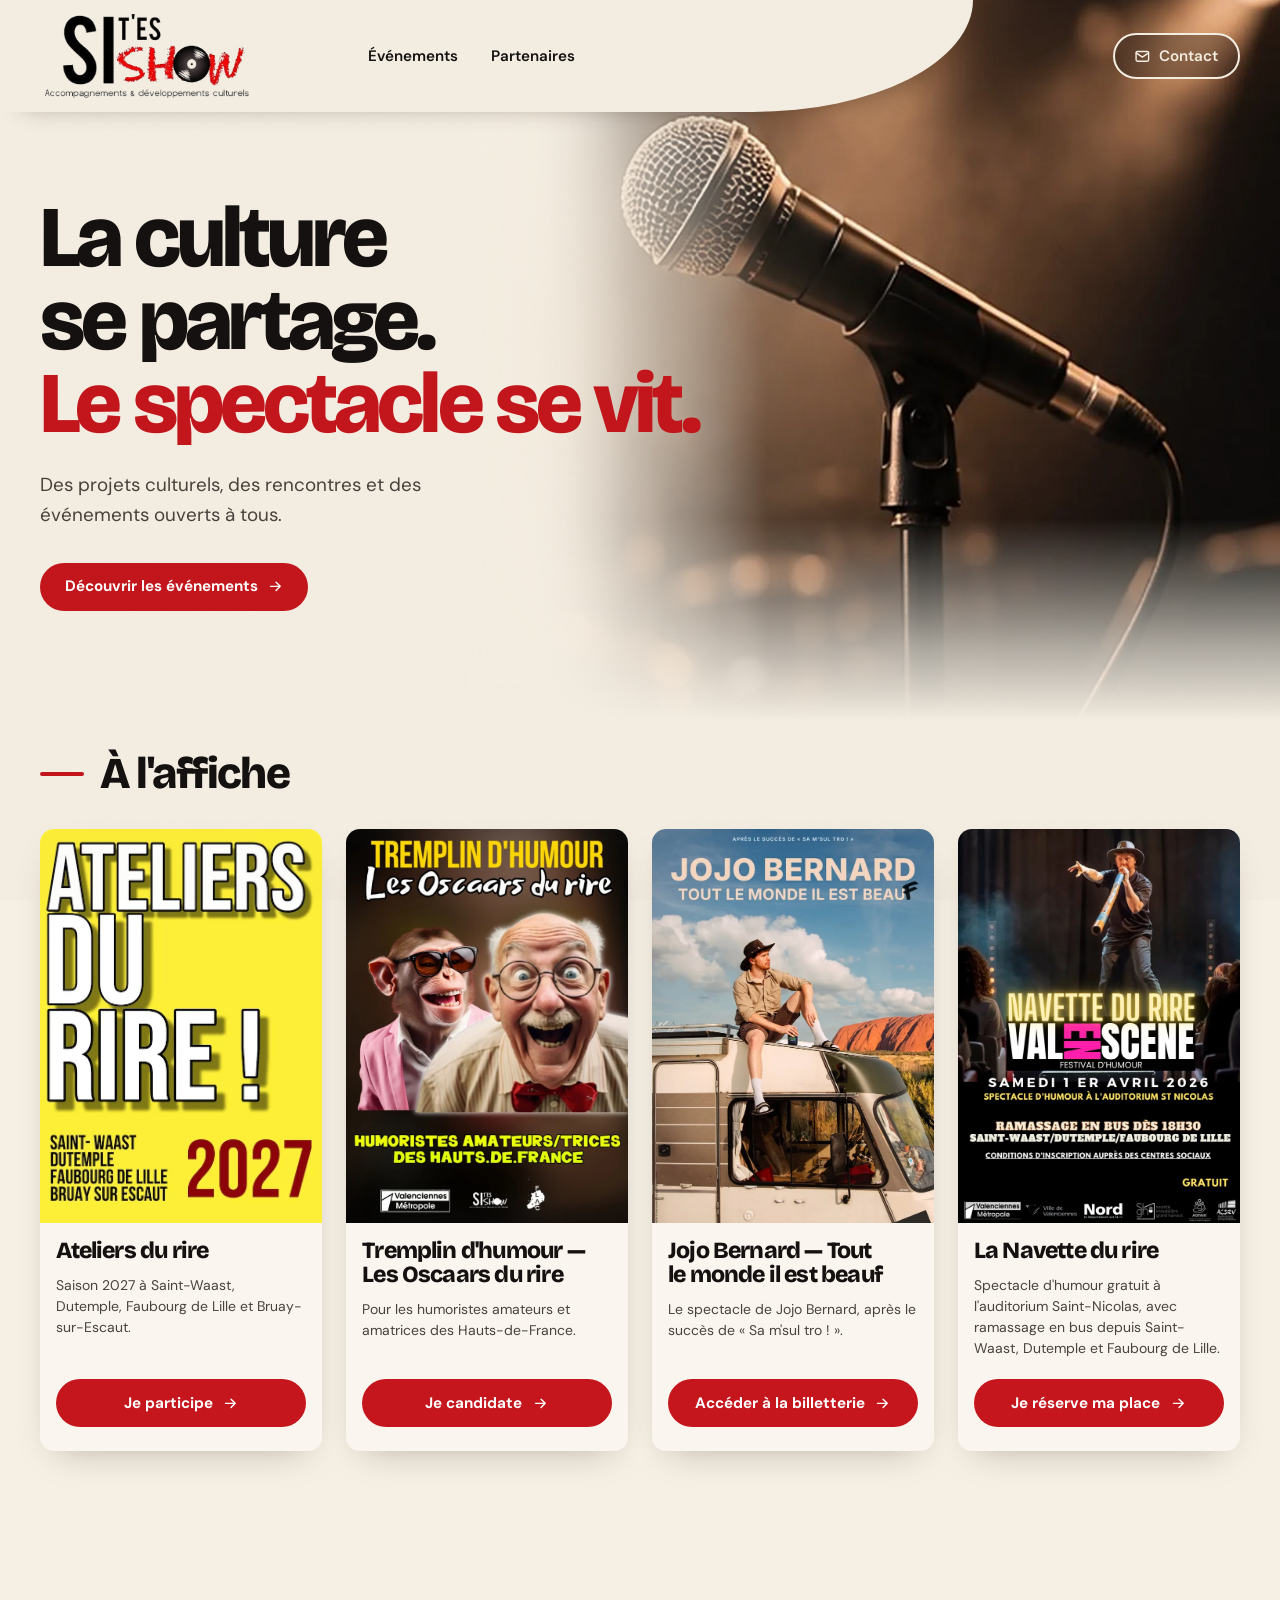
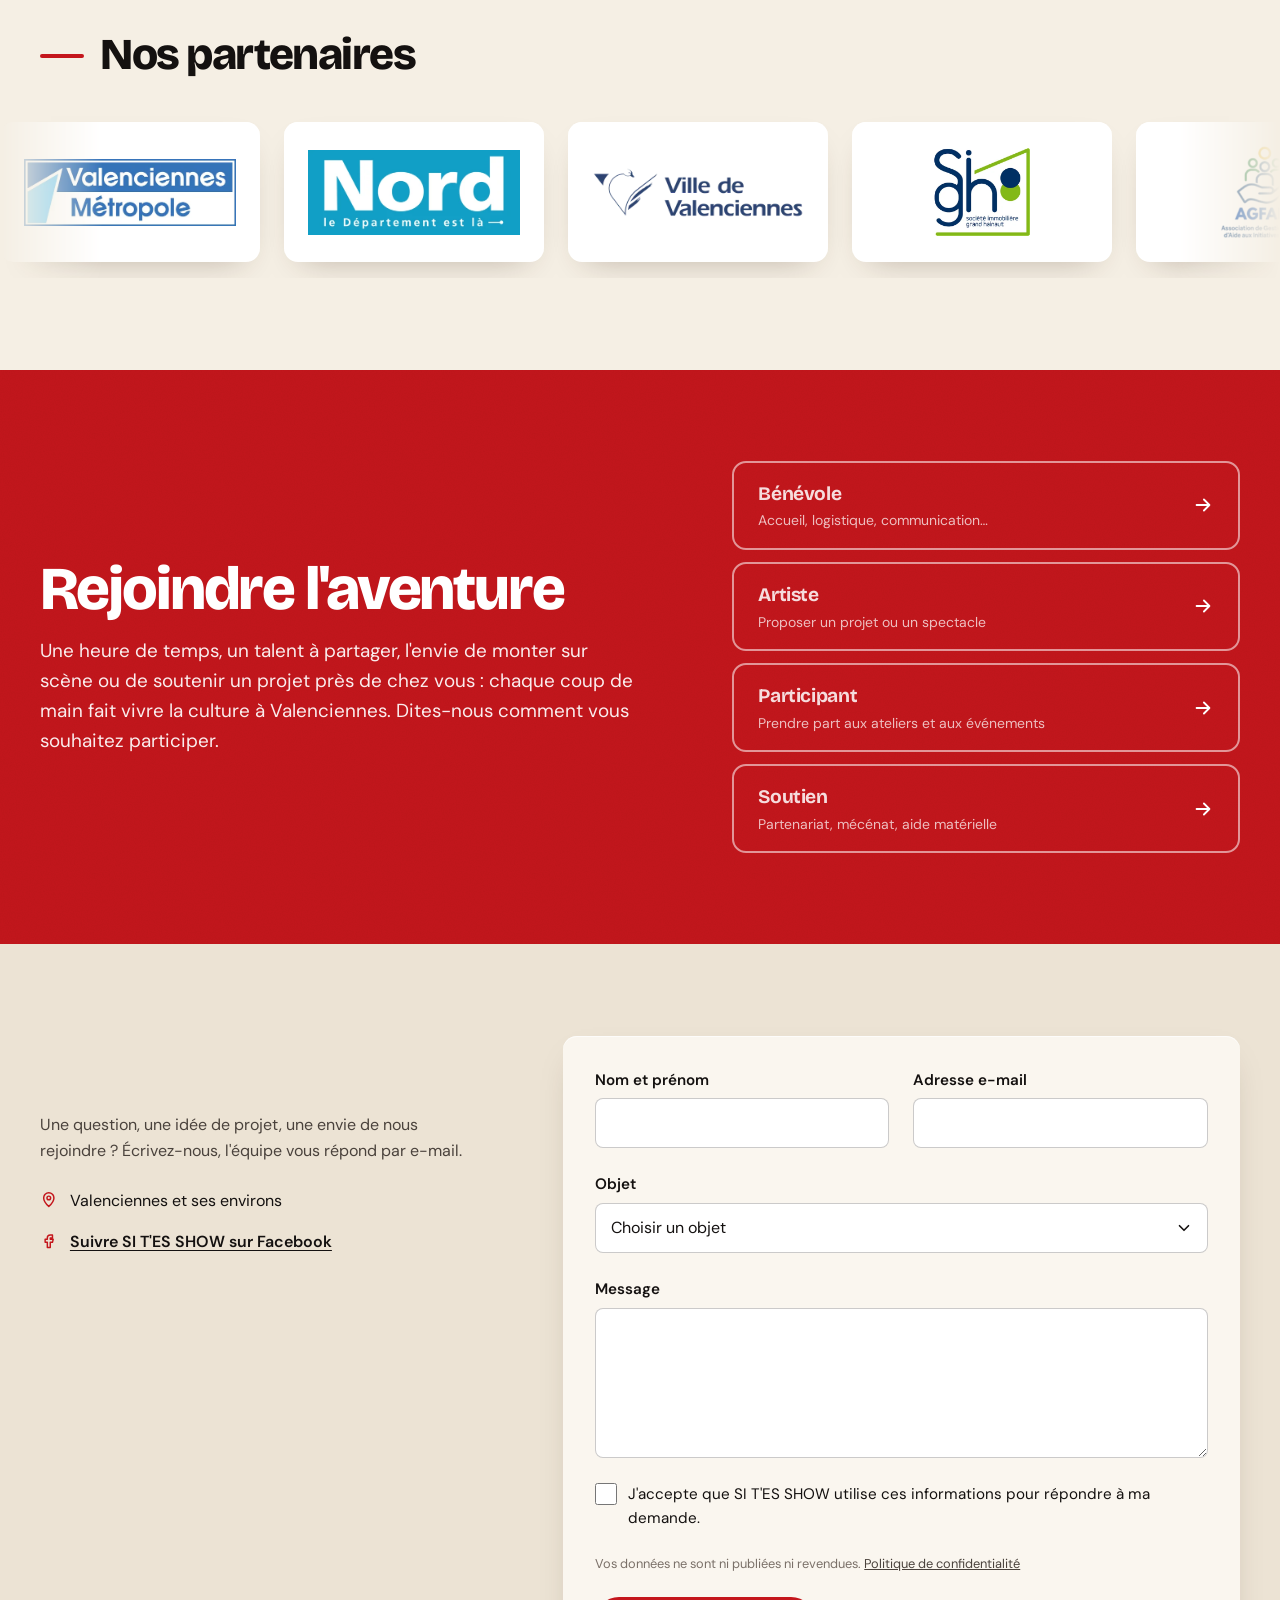
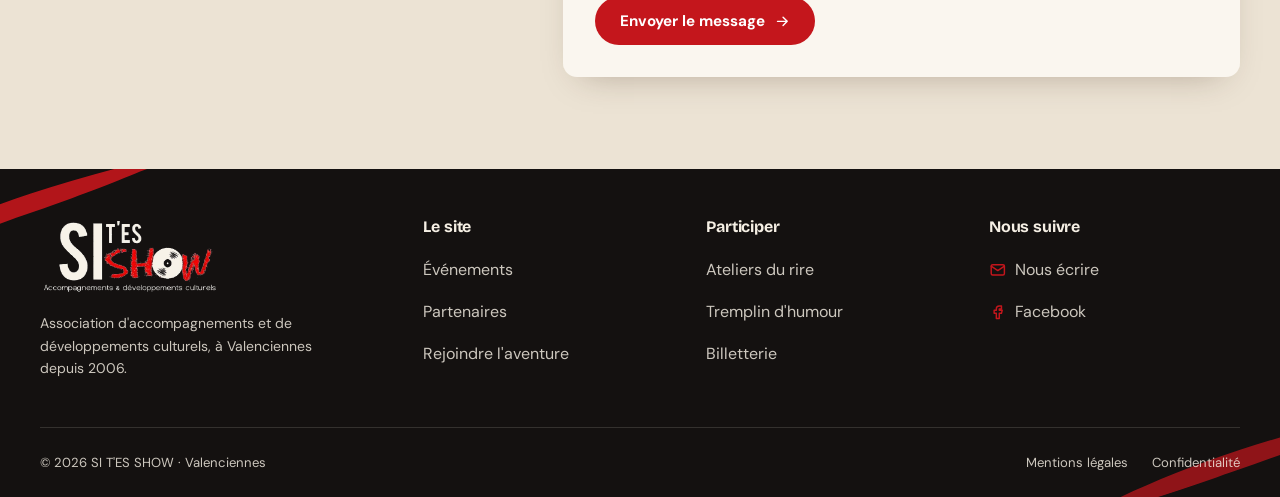
==== commit aa509880: "Navette du rire : réservation en ligne, affiche, carrousel des partenaires - Affiche « La Navette du" ====
--- a/index.html
+++ b/index.html
@@ -63,7 +63,6 @@
 
       <nav class="main-nav" id="main-nav" aria-label="Navigation principale">
         <div class="nav-links">
-          <a href="#association">L'association</a>
           <a href="#evenements">Événements</a>
           <a href="#partenaires">Partenaires</a>
         </div>
@@ -119,14 +118,15 @@
           </article>
 
           <article class="event-card">
-            <a class="poster-link" href="candidature-tremplin.html" tabindex="-1" aria-hidden="true">
+            <a class="poster-link" href="https://docs.google.com/forms/d/e/1FAIpQLScMeuX3CiegKZkaHcM3kTUaI3wI5D8a-_Fd_2i34Ym2ZDgTJg/viewform?usp=dialog" target="_blank" rel="noopener" tabindex="-1" aria-hidden="true">
               <img src="assets/img/tremplin-humour.webp" width="720" height="1019" loading="lazy" decoding="async" alt="">
             </a>
             <div class="event-body">
               <h3>Tremplin d'humour — Les Oscaars du rire</h3>
               <p>Pour les humoristes amateurs et amatrices des Hauts-de-France.</p>
-              <a class="button button-block" href="candidature-tremplin.html">
+              <a class="button button-block" href="https://docs.google.com/forms/d/e/1FAIpQLScMeuX3CiegKZkaHcM3kTUaI3wI5D8a-_Fd_2i34Ym2ZDgTJg/viewform?usp=dialog" target="_blank" rel="noopener">
                 Je candidate
+                <span class="sr-only">(formulaire Google, nouvel onglet)</span>
                 <svg class="icon" viewBox="0 0 24 24" aria-hidden="true"><path d="M5 12h14M13 6l6 6-6 6"/></svg>
               </a>
             </div>
@@ -146,42 +146,109 @@
               </a>
             </div>
           </article>
-        </div>
-      </div>
-    </section>
-
-    <!-- L'ASSOCIATION -->
-    <section class="section about" id="association" aria-labelledby="about-title">
-      <div class="vinyl" aria-hidden="true"></div>
-      <div class="about-inner wrap">
-        <div class="about-brand">
-          <img src="assets/img/logo.webp" width="600" height="265" loading="lazy" decoding="async" alt="Logo SI T'ES SHOW">
-          <svg class="brush" aria-hidden="true" focusable="false"><use href="#brush"/></svg>
-        </div>
-        <div class="about-copy">
-          <span class="red-rule" aria-hidden="true"></span>
-          <h2 id="about-title" class="reveal">L'association</h2>
-          <p>Depuis 2006, SI T'ES SHOW s'engage pour rendre la culture accessible à tous, à travers des événements variés et des actions culturelles dynamiques sur le territoire de Valenciennes et ses environs.</p>
-
-          <div class="about-more" id="about-more" hidden>
-            <h3>Ce que nous faisons</h3>
-            <ul>
-              <li><strong>Des ateliers dans les quartiers.</strong> Les Ateliers du rire se tiennent à Saint-Waast, Dutemple, Faubourg de Lille et Bruay-sur-Escaut.</li>
-              <li><strong>Une scène pour les talents de la région.</strong> Le Tremplin d'humour Les Oscaars du rire est ouvert aux humoristes amateurs et amatrices des Hauts-de-France.</li>
-              <li><strong>Des spectacles pour tous.</strong> L'association accueille des artistes, comme Jojo Bernard avec « Tout le monde il est beauf ».</li>
-              <li><strong>Un travail avec le territoire.</strong> Ces projets sont menés avec nos partenaires, dont la Ville de Valenciennes et Valenciennes Métropole.</li>
-            </ul>
-          </div>
-
-          <div class="about-actions">
-            <button class="button button-outline" type="button" aria-expanded="false" aria-controls="about-more" data-toggle-about>
-              <span data-label>En savoir plus</span>
-              <svg class="icon" viewBox="0 0 24 24" aria-hidden="true"><path d="M5 12h14M13 6l6 6-6 6"/></svg>
-            </button>
-          </div>
-        </div>
-      </div>
-    </section>
+
+          <article class="event-card">
+            <a class="poster-link" href="#evenements" data-open-navette tabindex="-1" aria-hidden="true">
+              <img src="assets/img/navette-du-rire.webp" width="720" height="1019" loading="lazy" decoding="async" alt="">
+            </a>
+            <div class="event-body">
+              <h3>La Navette du rire</h3>
+              <p>Spectacle d'humour gratuit à l'auditorium Saint-Nicolas, avec ramassage en bus depuis Saint-Waast, Dutemple et Faubourg de Lille.</p>
+              <p class="seats-line" data-seats-line hidden></p>
+              <button class="button button-block" type="button" data-open-navette aria-haspopup="dialog">
+                <span data-navette-label>Je réserve ma place</span>
+                <svg class="icon" viewBox="0 0 24 24" aria-hidden="true"><path d="M5 12h14M13 6l6 6-6 6"/></svg>
+              </button>
+            </div>
+          </article>
+        </div>
+      </div>
+    </section>
+
+    <!-- RÉSERVATION DE LA NAVETTE DU RIRE (ouverte par les boutons data-open-navette) -->
+    <dialog class="booking" id="navette-dialog" aria-labelledby="navette-title">
+      <div class="booking-head">
+        <img src="assets/img/navette-du-rire.webp" width="720" height="1019" alt="" loading="lazy" decoding="async">
+        <div>
+          <h2 id="navette-title">Je réserve ma place</h2>
+          <p>La Navette du rire : spectacle d'humour gratuit, ramassage en bus.</p>
+        </div>
+        <button class="booking-close" type="button" data-close-navette aria-label="Fermer la réservation">
+          <svg class="icon" viewBox="0 0 24 24" aria-hidden="true"><path d="M6 6l12 12M18 6 6 18"/></svg>
+        </button>
+      </div>
+
+      <div class="seat-meter" data-seat-meter hidden>
+        <p><strong data-seats-left>–</strong> <span data-seats-text>places disponibles</span> sur <span data-seats-total>–</span></p>
+        <div class="seat-bar" aria-hidden="true"><span data-seats-bar></span></div>
+      </div>
+
+      <form class="form booking-form" data-booking action="/api/navette" method="post" novalidate>
+        <div class="form-fields">
+          <div class="field">
+            <label for="n-places">Nombre de places</label>
+            <div class="stepper">
+              <button type="button" data-step="-1" aria-label="Une place de moins">−</button>
+              <input id="n-places" name="places" type="number" inputmode="numeric" min="1" max="10" value="1" required aria-describedby="n-places-hint n-places-err">
+              <button type="button" data-step="1" aria-label="Une place de plus">+</button>
+            </div>
+            <p class="field-hint" id="n-places-hint">De 1 à <span data-max-places>10</span> places par réservation.</p>
+            <p class="field-error" id="n-places-err"></p>
+          </div>
+          <div class="form-row">
+            <div class="field">
+              <label for="n-prenom">Prénom</label>
+              <input id="n-prenom" name="prenom" type="text" autocomplete="given-name" required maxlength="60" aria-describedby="n-prenom-err">
+              <p class="field-error" id="n-prenom-err"></p>
+            </div>
+            <div class="field">
+              <label for="n-nom">Nom</label>
+              <input id="n-nom" name="nom" type="text" autocomplete="family-name" required maxlength="60" aria-describedby="n-nom-err">
+              <p class="field-error" id="n-nom-err"></p>
+            </div>
+          </div>
+          <div class="form-row">
+            <div class="field">
+              <label for="n-email">Adresse e-mail</label>
+              <input id="n-email" name="email" type="email" autocomplete="email" inputmode="email" required maxlength="160" aria-describedby="n-email-err">
+              <p class="field-error" id="n-email-err"></p>
+            </div>
+            <div class="field">
+              <label for="n-tel">Téléphone</label>
+              <input id="n-tel" name="telephone" type="tel" autocomplete="tel" inputmode="tel" required maxlength="25" pattern="[+()0-9 .\-]{6,25}" data-pattern-message="Entrez un numéro de téléphone valide, par exemple 06 12 34 56 78." aria-describedby="n-tel-err">
+              <p class="field-error" id="n-tel-err"></p>
+            </div>
+          </div>
+          <div class="field">
+            <label for="n-arret">Point de ramassage</label>
+            <select id="n-arret" name="arret" required aria-describedby="n-arret-err">
+              <option value="">Choisir un quartier</option>
+              <option>Saint-Waast</option>
+              <option>Dutemple</option>
+              <option>Faubourg de Lille</option>
+            </select>
+            <p class="field-error" id="n-arret-err"></p>
+          </div>
+          <div class="hp" aria-hidden="true">
+            <label for="n-site">Ne pas remplir ce champ</label>
+            <input id="n-site" name="site_web" type="text" tabindex="-1" autocomplete="off">
+          </div>
+          <div class="field">
+            <label class="choice" for="n-rgpd">
+              <input id="n-rgpd" name="consentement" type="checkbox" required aria-describedby="n-rgpd-err">
+              <span>J'accepte que SI T'ES SHOW enregistre ces informations pour organiser la navette.</span>
+            </label>
+            <p class="field-error" id="n-rgpd-err"></p>
+          </div>
+          <p class="form-legal">Vos données servent uniquement à organiser la navette et sont effacées après l'événement. <a href="mentions-legales.html#confidentialite">Politique de confidentialité</a></p>
+          <button class="button" type="submit">
+            Confirmer la réservation
+            <svg class="icon" viewBox="0 0 24 24" aria-hidden="true"><path d="M5 12h14M13 6l6 6-6 6"/></svg>
+          </button>
+        </div>
+        <p class="form-status" role="status" aria-live="polite"></p>
+      </form>
+    </dialog>
 
     <!-- NOS ÉVÉNEMENTS EN IMAGES (affichée quand config.js contient des photos) -->
     <section class="section gallery" id="galerie" aria-labelledby="gallery-title" hidden>
@@ -212,9 +279,13 @@
           <span class="red-rule" aria-hidden="true"></span>
           <h2 id="partners-title">Nos partenaires</h2>
         </div>
-        <ul class="partner-grid">
+      </div>
+      <!-- Carrousel : la liste est dupliquée par script.js pour un défilement continu -->
+      <div class="partner-marquee" data-marquee>
+        <ul class="partner-track">
+          <li><img src="assets/img/partenaires/valenciennes-metropole.webp" width="520" height="165" loading="lazy" decoding="async" alt="Valenciennes Métropole"></li>
+          <li><img src="assets/img/partenaires/departement-du-nord.webp" width="520" height="207" loading="lazy" decoding="async" alt="Département du Nord"></li>
           <li><img src="assets/img/partenaires/ville-de-valenciennes.webp" width="520" height="126" loading="lazy" decoding="async" alt="Ville de Valenciennes"></li>
-          <li><img src="assets/img/partenaires/valenciennes-metropole.webp" width="520" height="165" loading="lazy" decoding="async" alt="Valenciennes Métropole"></li>
           <li><img src="assets/img/partenaires/sigh.webp" width="360" height="332" loading="lazy" decoding="async" alt="SIGH — Société immobilière Grand Hainaut"></li>
           <li><img src="assets/img/partenaires/agfaih.webp" width="551" height="560" loading="lazy" decoding="async" alt="AGFAIH — Association de gestion du fonds d'aide aux initiatives habitants"></li>
           <li><img src="assets/img/partenaires/flac.webp" width="264" height="320" loading="lazy" decoding="async" alt="FLAC"></li>
@@ -338,7 +409,6 @@
         <div>
           <p class="footer-title">Le site</p>
           <ul class="footer-links">
-            <li><a href="#association">L'association</a></li>
             <li><a href="#evenements">Événements</a></li>
             <li><a href="#partenaires">Partenaires</a></li>
             <li><a href="#rejoindre">Rejoindre l'aventure</a></li>
@@ -348,7 +418,7 @@
           <p class="footer-title">Participer</p>
           <ul class="footer-links">
             <li><a href="inscription-ateliers.html">Ateliers du rire</a></li>
-            <li><a href="candidature-tremplin.html">Tremplin d'humour</a></li>
+            <li><a href="https://docs.google.com/forms/d/e/1FAIpQLScMeuX3CiegKZkaHcM3kTUaI3wI5D8a-_Fd_2i34Ym2ZDgTJg/viewform?usp=dialog" target="_blank" rel="noopener">Tremplin d'humour<span class="sr-only"> (formulaire Google, nouvel onglet)</span></a></li>
             <li><a data-config-href="billetterieJojoBernard" href="#evenements" target="_blank" rel="noopener">Billetterie<span class="sr-only"> (nouvel onglet)</span></a></li>
           </ul>
         </div>
--- a/styles.css
+++ b/styles.css
@@ -444,6 +444,8 @@
   transition: transform .6s var(--ease-out);
 }
 .event-body {
+  flex: 1;
+  grid-template-rows: auto 1fr auto; /* boutons alignés en bas, quelle que soit la longueur du texte */
   padding: var(--space-3) var(--space-3) var(--space-4);
   display: grid;
   gap: var(--space-2);
@@ -633,14 +635,25 @@
    PARTENAIRES
    ========================================================= */
 .partners { background: var(--paper); }
-.partner-grid {
+/* Carrousel : défilement continu, pause au survol, statique si mouvement réduit */
+.partner-marquee {
+  overflow: hidden;
+  padding-block: var(--space-2) var(--space-3);
+  -webkit-mask-image: linear-gradient(90deg, transparent, #000 8%, #000 92%, transparent);
+          mask-image: linear-gradient(90deg, transparent, #000 8%, #000 92%, transparent);
+}
+.partner-track {
+  margin: 0;
   padding: 0;
   list-style: none;
-  display: grid;
-  grid-template-columns: repeat(2, 1fr);
-  gap: var(--space-2);
-}
-.partner-grid li {
+  display: flex;
+  width: max-content;
+}
+/* Marge à droite de chaque logo (et non gap) : la boucle à -50 % reste parfaitement continue */
+.partner-track li {
+  flex: none;
+  margin-right: var(--space-3);
+  width: 200px;
   height: 128px;
   padding: var(--space-3) var(--space-4);
   display: grid;
@@ -649,13 +662,23 @@
   background: #fff;
   box-shadow: var(--shadow-card);
 }
-.partner-grid li:last-child:nth-child(odd) { grid-column: span 2; }
-.partner-grid img {
+.partner-track img {
   max-width: 100%;
   max-height: 92px;
   width: auto;
+  height: auto;
   object-fit: contain;
 }
+@media (prefers-reduced-motion: no-preference) {
+  .partner-marquee.is-running .partner-track { animation: marquee var(--marquee-duration, 36s) linear infinite; }
+  .partner-marquee.is-running:hover .partner-track,
+  .partner-marquee.is-running:focus-within .partner-track { animation-play-state: paused; }
+}
+@media (prefers-reduced-motion: reduce) {
+  .partner-marquee { overflow-x: auto; scroll-snap-type: x mandatory; }
+  .partner-track li { scroll-snap-align: start; }
+}
+@keyframes marquee { to { transform: translateX(-50%); } }
 
 /* =========================================================
    REJOINDRE L'AVENTURE — bandeau rouge, coup de pinceau
@@ -820,6 +843,173 @@
 .form .button[aria-busy="true"] { opacity: .7; cursor: progress; }
 .form.is-done .form-fields { display: none; }
 
+/* =========================================================
+   RÉSERVATION — Navette du rire (fenêtre <dialog>)
+   ========================================================= */
+/* Les éléments masqués par l'attribut hidden restent masqués malgré leur display */
+.booking [hidden], .seats-line[hidden], .admin [hidden] { display: none !important; }
+.seats-line {
+  font-size: var(--fs-small);
+  font-weight: 600;
+  color: var(--ink);
+}
+.seats-line.is-full { color: var(--red-deep); }
+.button[aria-disabled="true"], .button:disabled { opacity: .55; cursor: not-allowed; }
+
+.booking {
+  width: min(600px, 100% - 2 * var(--gutter));
+  max-height: calc(100dvh - 2rem);
+  padding: 0;
+  border: 0;
+  border-radius: var(--radius-m);
+  background: var(--paper);
+  color: var(--ink);
+  box-shadow: var(--shadow-lift);
+  overflow: auto;
+  overscroll-behavior: contain;
+}
+.booking::backdrop { background: rgba(20, 17, 16, .62); }
+.booking-head {
+  position: relative;
+  display: grid;
+  grid-template-columns: 64px 1fr;
+  gap: var(--space-3);
+  align-items: center;
+  padding: var(--space-4) calc(var(--space-4) + 44px) var(--space-3) var(--space-4);
+}
+.booking-head img {
+  width: 64px;
+  border-radius: var(--radius-s);
+  box-shadow: var(--shadow-card);
+  transform: rotate(-3deg);
+}
+.booking-head h2 { font-size: var(--fs-h3); }
+.booking-head p { margin-top: .2rem; color: var(--ink-soft); font-size: var(--fs-small); line-height: 1.45; }
+.booking-close {
+  position: absolute;
+  top: var(--space-3);
+  right: var(--space-3);
+  width: 44px;
+  height: 44px;
+  display: grid;
+  place-items: center;
+  border: 0;
+  border-radius: var(--radius-pill);
+  background: var(--paper-deep);
+  color: var(--ink);
+  cursor: pointer;
+}
+.booking-close:hover { background: #e2d6c3; }
+.booking-close:focus-visible { outline: 3px solid var(--red); outline-offset: 2px; }
+
+.seat-meter { margin: 0 var(--space-4) var(--space-3); }
+.seat-meter p { font-size: .95rem; color: var(--ink-soft); }
+.seat-meter strong { font-family: var(--font-display); font-size: 1.6rem; color: var(--red); letter-spacing: -.02em; }
+.seat-bar {
+  margin-top: .45rem;
+  height: 8px;
+  border-radius: var(--radius-pill);
+  background: var(--paper-deep);
+  overflow: hidden;
+}
+.seat-bar span {
+  display: block;
+  height: 100%;
+  width: 0;
+  border-radius: inherit;
+  background: var(--red);
+  transition: width .5s var(--ease-out);
+}
+.booking-form { margin: 0 var(--space-3) var(--space-3); }
+
+.stepper {
+  display: grid;
+  grid-template-columns: 50px 1fr 50px;
+  max-width: 220px;
+  border: 1.5px solid rgba(20, 17, 16, .22);
+  border-radius: var(--radius-s);
+  background: #fff;
+  overflow: hidden;
+}
+.stepper button {
+  border: 0;
+  background: transparent;
+  color: var(--ink);
+  font: 600 1.4rem/1 var(--font-body);
+  cursor: pointer;
+}
+.stepper button:hover:not(:disabled) { background: var(--paper-soft); }
+.stepper button:disabled { color: rgba(20, 17, 16, .3); cursor: not-allowed; }
+.stepper button:focus-visible { outline: 3px solid var(--red); outline-offset: -3px; }
+.field .stepper input {
+  border: 0;
+  border-inline: 1.5px solid rgba(20, 17, 16, .12);
+  border-radius: 0;
+  text-align: center;
+  font-weight: 700;
+  font-size: 1.15rem;
+  -moz-appearance: textfield;
+}
+.stepper input::-webkit-inner-spin-button,
+.stepper input::-webkit-outer-spin-button { -webkit-appearance: none; margin: 0; }
+.field .stepper input:focus { box-shadow: inset 0 0 0 3px rgba(196, 22, 28, .25); }
+
+@media (max-width: 639px) {
+  /* Sur mobile : la fenêtre occupe tout l'écran */
+  .booking { width: 100%; max-width: none; height: 100dvh; max-height: none; border-radius: 0; }
+}
+@media (prefers-reduced-motion: no-preference) {
+  .booking[open] { animation: rise .35s var(--ease-out); }
+}
+html:has(.booking[open]) { overflow: hidden; }
+
+/* Espace association (admin-navette.html) */
+.admin-wrap { padding-block: var(--space-6) var(--section-y); display: grid; gap: var(--space-4); }
+.admin h1 { font-size: clamp(1.9rem, 1.4rem + 2.4vw, 3rem); }
+.admin h2 { font-size: var(--fs-h3); }
+.admin-intro { color: var(--ink-soft); }
+.admin-login { max-width: 420px; }
+.admin-login .button, .admin .form > .button { justify-self: start; }
+.admin-panel { display: grid; gap: var(--space-5); }
+.admin-panel[hidden] { display: none; }
+.admin-stats {
+  margin: 0; padding: 0; list-style: none;
+  display: grid; grid-template-columns: repeat(2, 1fr); gap: var(--space-2);
+}
+.admin-stats li {
+  padding: var(--space-3);
+  border-radius: var(--radius-m);
+  background: var(--paper-soft);
+  box-shadow: var(--shadow-card);
+  display: grid; gap: .2rem;
+}
+.admin-stats .stat-value { font-family: var(--font-display); font-size: 2rem; line-height: 1; color: var(--red); }
+.admin-stats .stat-label { color: var(--ink-soft); font-size: var(--fs-small); }
+.admin-grid { display: grid; gap: var(--space-4); }
+.admin-stops { margin: 0; padding: 0; list-style: none; display: grid; gap: var(--space-1); }
+.admin-stops li { display: flex; justify-content: space-between; gap: var(--space-2); padding-block: .4rem; border-bottom: 1px solid var(--line); }
+.admin-toolbar { display: flex; flex-wrap: wrap; justify-content: space-between; align-items: center; gap: var(--space-3); }
+.admin-actions { display: flex; flex-wrap: wrap; gap: var(--space-2); }
+.admin-table-wrap { overflow-x: auto; border-radius: var(--radius-m); background: var(--paper-soft); box-shadow: var(--shadow-card); }
+.admin-table { width: 100%; border-collapse: collapse; font-size: var(--fs-small); min-width: 760px; }
+.admin-table th, .admin-table td { padding: .7rem .9rem; text-align: left; border-bottom: 1px solid var(--line); vertical-align: top; }
+.admin-table th { font-weight: 700; background: var(--paper-deep); }
+.admin-table a { color: var(--ink); text-underline-offset: 3px; }
+.admin-cell-actions { white-space: nowrap; }
+.admin-link { border: 0; background: none; padding: .2rem .3rem; color: var(--red-deep); font: inherit; font-weight: 600; text-decoration: underline; text-underline-offset: 3px; cursor: pointer; }
+.admin-link.is-danger { color: #fff; background: var(--red); border-radius: var(--radius-s); text-decoration: none; padding: .3rem .6rem; }
+.admin-empty { color: var(--ink-muted); }
+.admin-danger { padding: var(--space-3) var(--space-4); border: 1.5px solid rgba(196, 22, 28, .35); border-radius: var(--radius-m); }
+.admin-danger summary { cursor: pointer; font-weight: 600; color: var(--red-deep); }
+.admin-danger p { margin-block: var(--space-2); color: var(--ink-soft); font-size: var(--fs-small); }
+.admin-danger form { display: grid; gap: var(--space-3); max-width: 320px; }
+.admin-danger .button { justify-self: start; }
+.admin-logout { justify-self: start; border: 0; background: none; color: var(--ink-soft); text-decoration: underline; cursor: pointer; font: inherit; }
+@media (min-width: 640px) {
+  .admin-stats { grid-template-columns: repeat(4, 1fr); }
+  .admin-grid { grid-template-columns: 1fr 1fr; }
+}
+
 /* Pages formulaire */
 .page-hero {
   padding-block: var(--space-6) var(--space-5);
@@ -932,8 +1122,7 @@
   .stats-list { grid-template-columns: repeat(3, 1fr); }
   .quotes-list { grid-template-columns: repeat(2, 1fr); }
 
-  .partner-grid { grid-template-columns: repeat(3, 1fr); }
-  .partner-grid li:last-child:nth-child(odd) { grid-column: auto; }
+  .partner-track li { width: 240px; }
 
   .form { padding: var(--space-5); }
   .form-row { grid-template-columns: 1fr 1fr; }
@@ -1031,7 +1220,7 @@
   .hero h1 .line { white-space: nowrap; }
 
   .events { padding-top: var(--space-5); }
-  .event-grid { grid-template-columns: repeat(3, 1fr); gap: var(--space-5); }
+  .event-grid { grid-template-columns: repeat(4, 1fr); gap: var(--space-4); }
   .event-card:last-child:nth-child(odd) { grid-column: auto; max-width: none; }
 
   .about::before { height: 56px; }
@@ -1054,7 +1243,7 @@
   .stats-list { grid-template-columns: repeat(auto-fit, minmax(160px, 1fr)); }
   .quotes-list { grid-template-columns: repeat(3, 1fr); }
 
-  .partner-grid { grid-template-columns: repeat(5, 1fr); gap: var(--space-3); }
+  .partner-track li { width: 260px; height: 140px; margin-right: var(--space-4); }
 
   .join-inner { grid-template-columns: 1.1fr .9fr; align-items: center; gap: var(--space-7); }
 
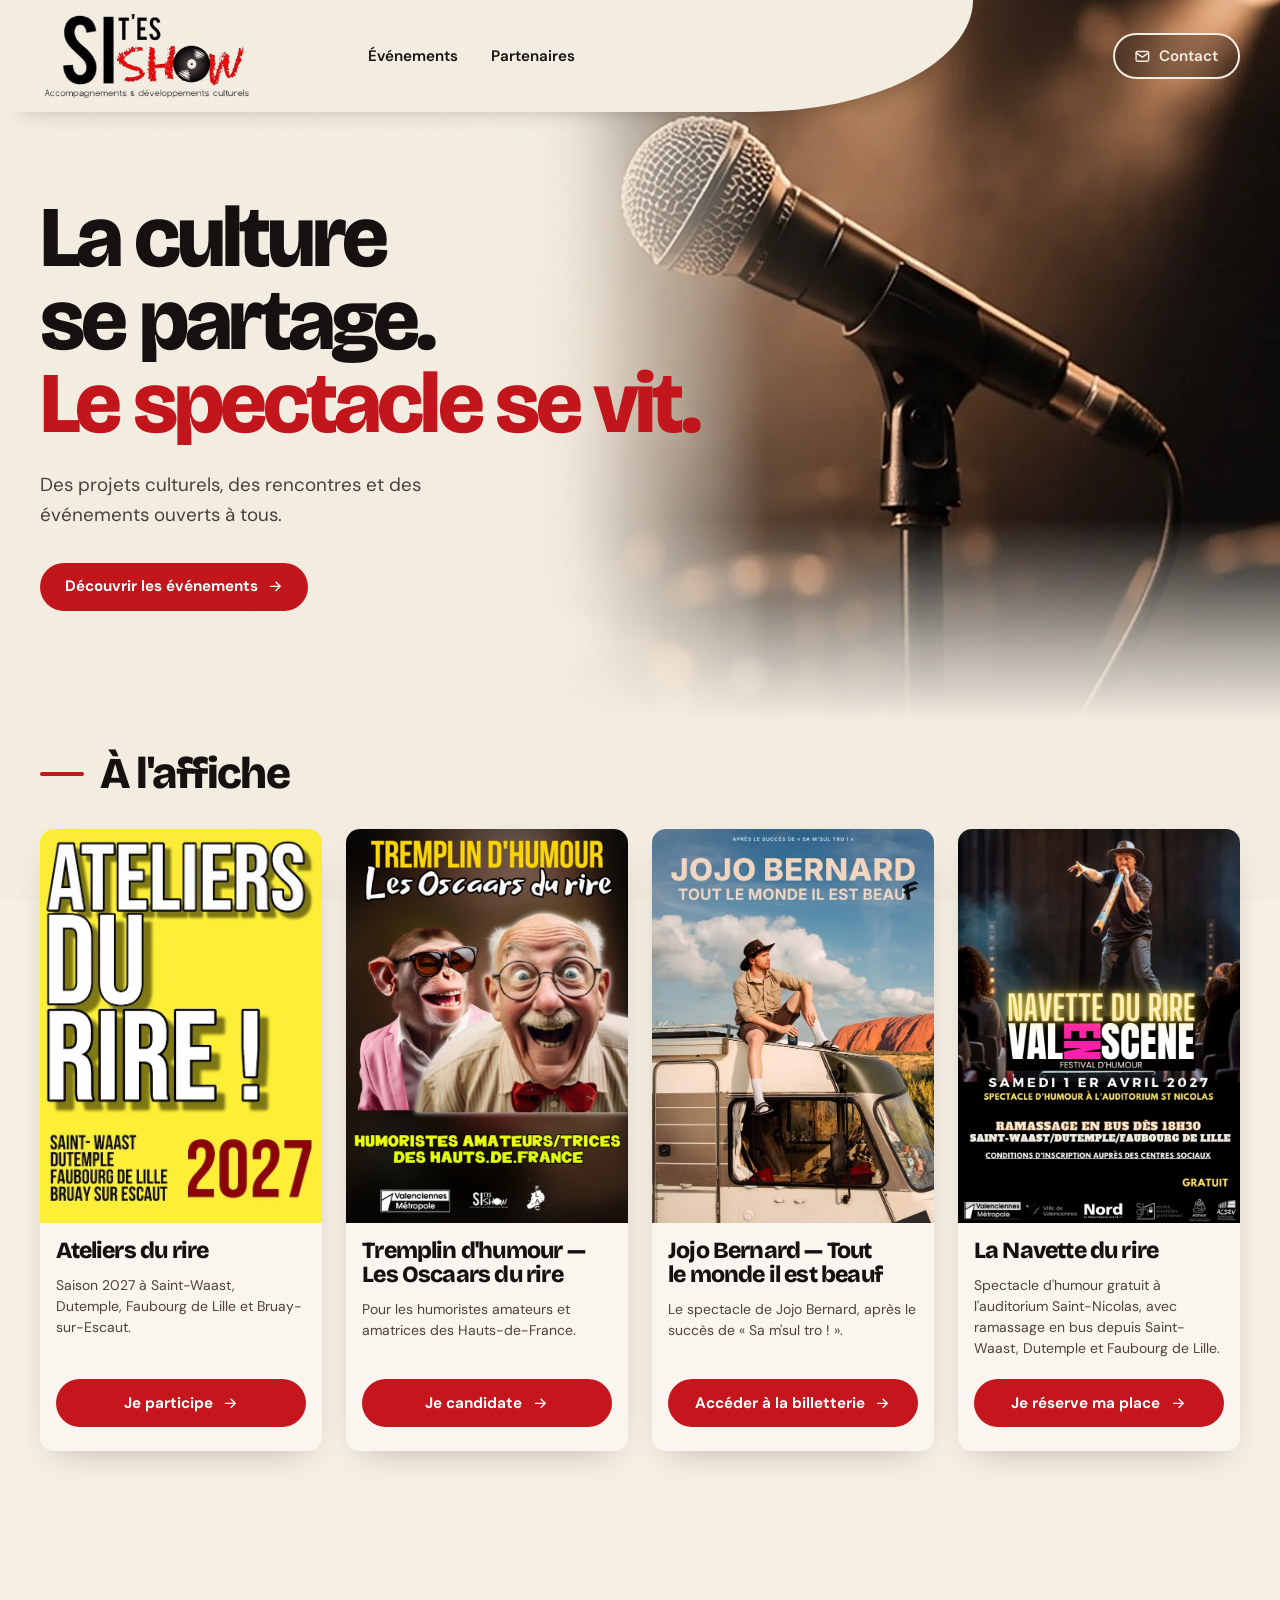
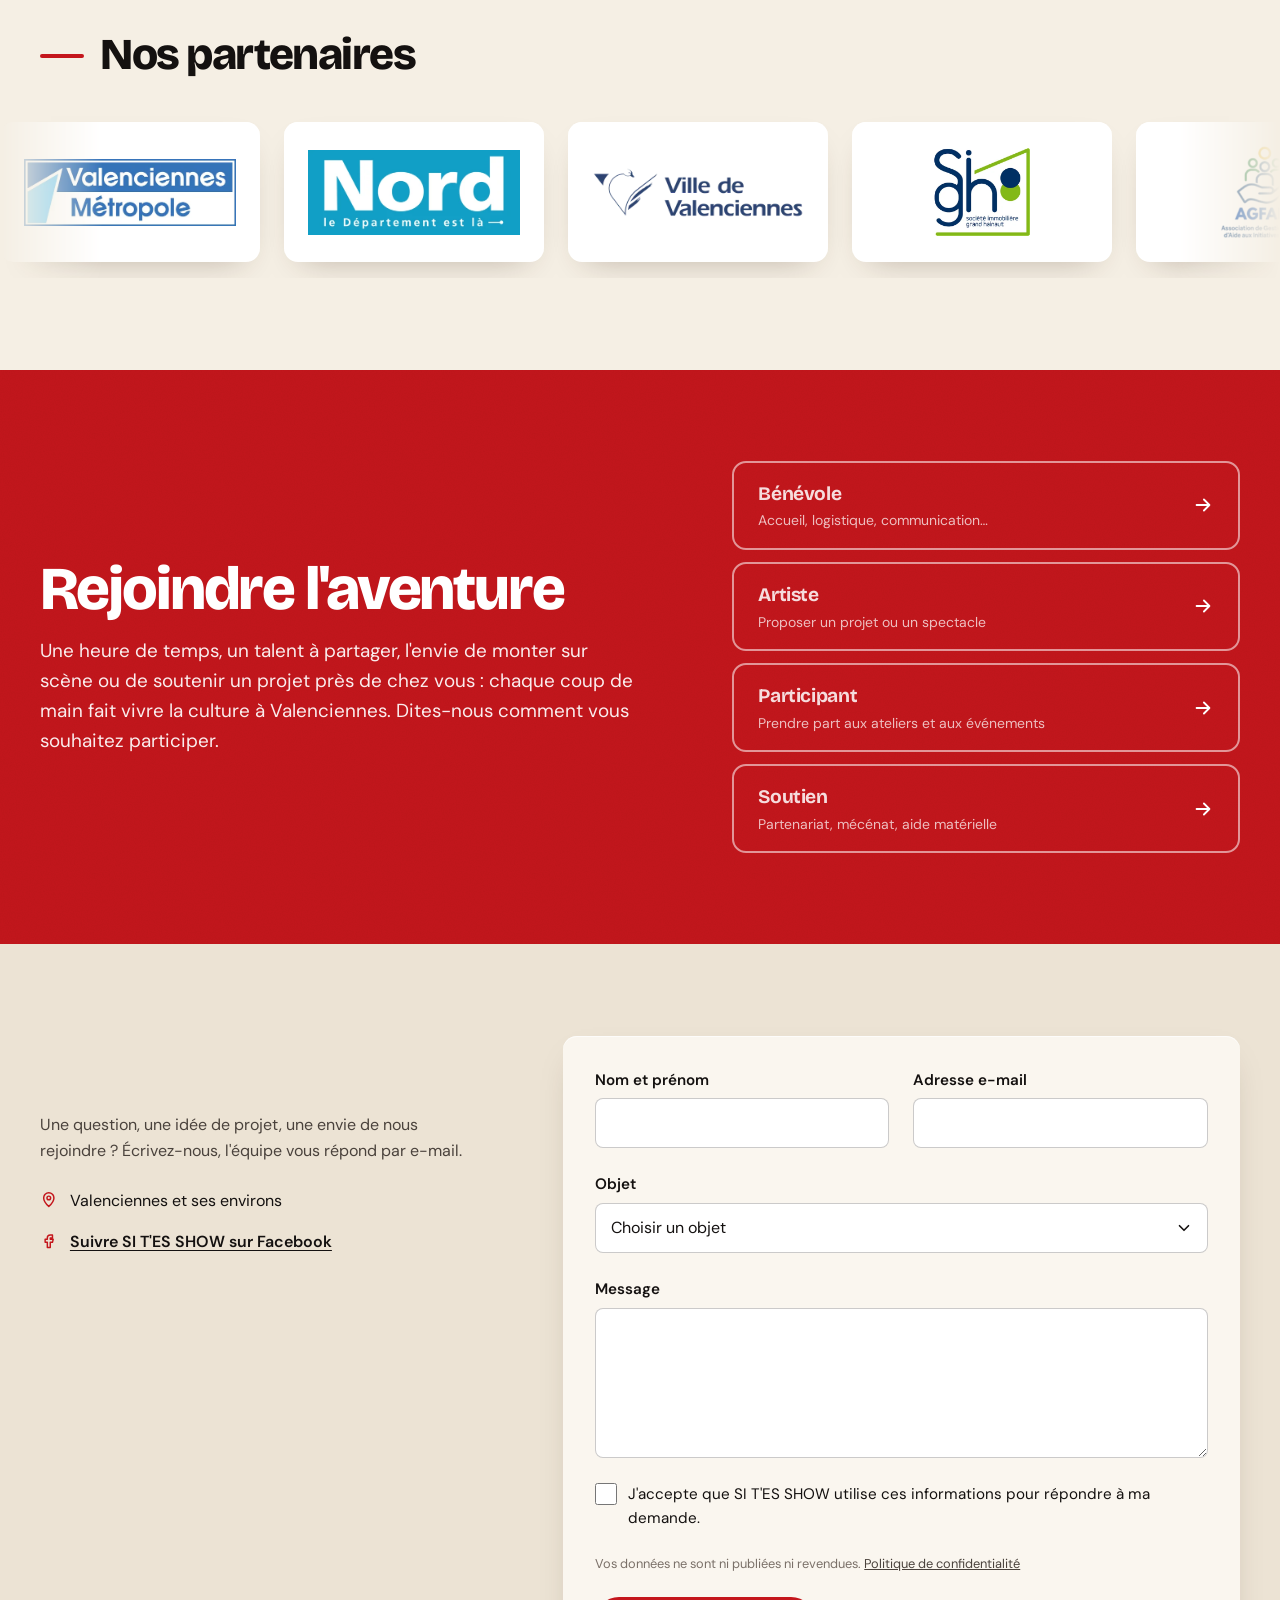
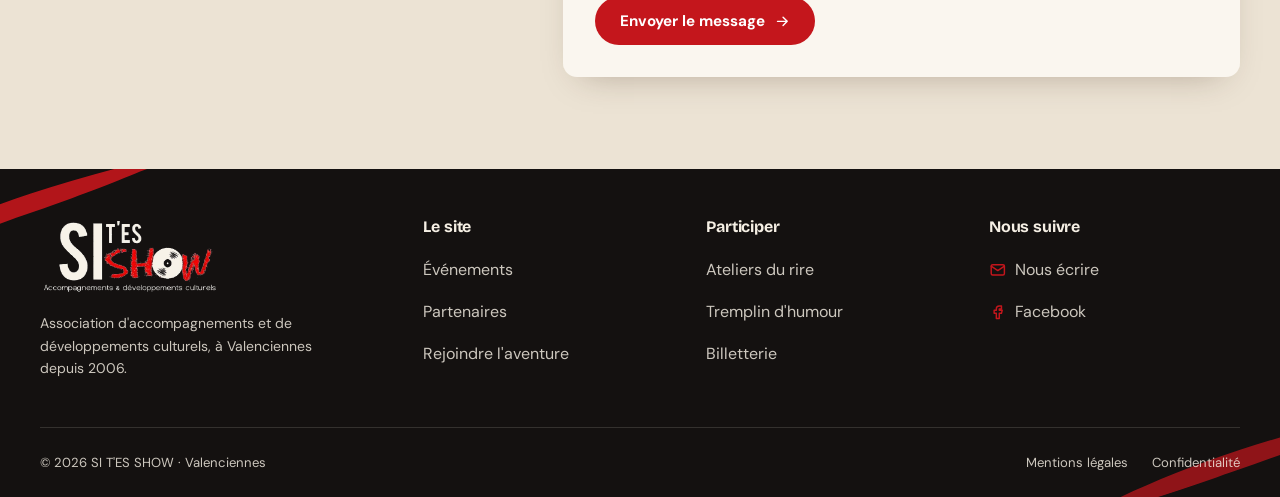
==== commit 87db136d: "Navette du rire : nouvelle affiche (2027), une seule place par personne - Affiche renommée pour cont" ====
--- a/index.html
+++ b/index.html
@@ -149,7 +149,7 @@
 
           <article class="event-card">
             <a class="poster-link" href="#evenements" data-open-navette tabindex="-1" aria-hidden="true">
-              <img src="assets/img/navette-du-rire.webp" width="720" height="1019" loading="lazy" decoding="async" alt="">
+              <img src="assets/img/navette-du-rire-2027.webp" width="720" height="1019" loading="lazy" decoding="async" alt="">
             </a>
             <div class="event-body">
               <h3>La Navette du rire</h3>
@@ -168,7 +168,7 @@
     <!-- RÉSERVATION DE LA NAVETTE DU RIRE (ouverte par les boutons data-open-navette) -->
     <dialog class="booking" id="navette-dialog" aria-labelledby="navette-title">
       <div class="booking-head">
-        <img src="assets/img/navette-du-rire.webp" width="720" height="1019" alt="" loading="lazy" decoding="async">
+        <img src="assets/img/navette-du-rire-2027.webp" width="720" height="1019" alt="" loading="lazy" decoding="async">
         <div>
           <h2 id="navette-title">Je réserve ma place</h2>
           <p>La Navette du rire : spectacle d'humour gratuit, ramassage en bus.</p>
@@ -185,16 +185,8 @@
 
       <form class="form booking-form" data-booking action="/api/navette" method="post" novalidate>
         <div class="form-fields">
-          <div class="field">
-            <label for="n-places">Nombre de places</label>
-            <div class="stepper">
-              <button type="button" data-step="-1" aria-label="Une place de moins">−</button>
-              <input id="n-places" name="places" type="number" inputmode="numeric" min="1" max="10" value="1" required aria-describedby="n-places-hint n-places-err">
-              <button type="button" data-step="1" aria-label="Une place de plus">+</button>
-            </div>
-            <p class="field-hint" id="n-places-hint">De 1 à <span data-max-places>10</span> places par réservation.</p>
-            <p class="field-error" id="n-places-err"></p>
-          </div>
+          <input type="hidden" name="places" value="1">
+          <p class="booking-rule">Une seule place par personne : chaque passager réserve avec sa propre adresse e-mail et son propre numéro de téléphone.</p>
           <div class="form-row">
             <div class="field">
               <label for="n-prenom">Prénom</label>
--- a/styles.css
+++ b/styles.css
@@ -921,6 +921,15 @@
   transition: width .5s var(--ease-out);
 }
 .booking-form { margin: 0 var(--space-3) var(--space-3); }
+.booking-rule {
+  padding: var(--space-2) var(--space-3);
+  border-left: 3px solid var(--red);
+  border-radius: 0 var(--radius-s) var(--radius-s) 0;
+  background: var(--paper);
+  font-size: var(--fs-small);
+  font-weight: 600;
+  line-height: 1.5;
+}
 
 .stepper {
   display: grid;
